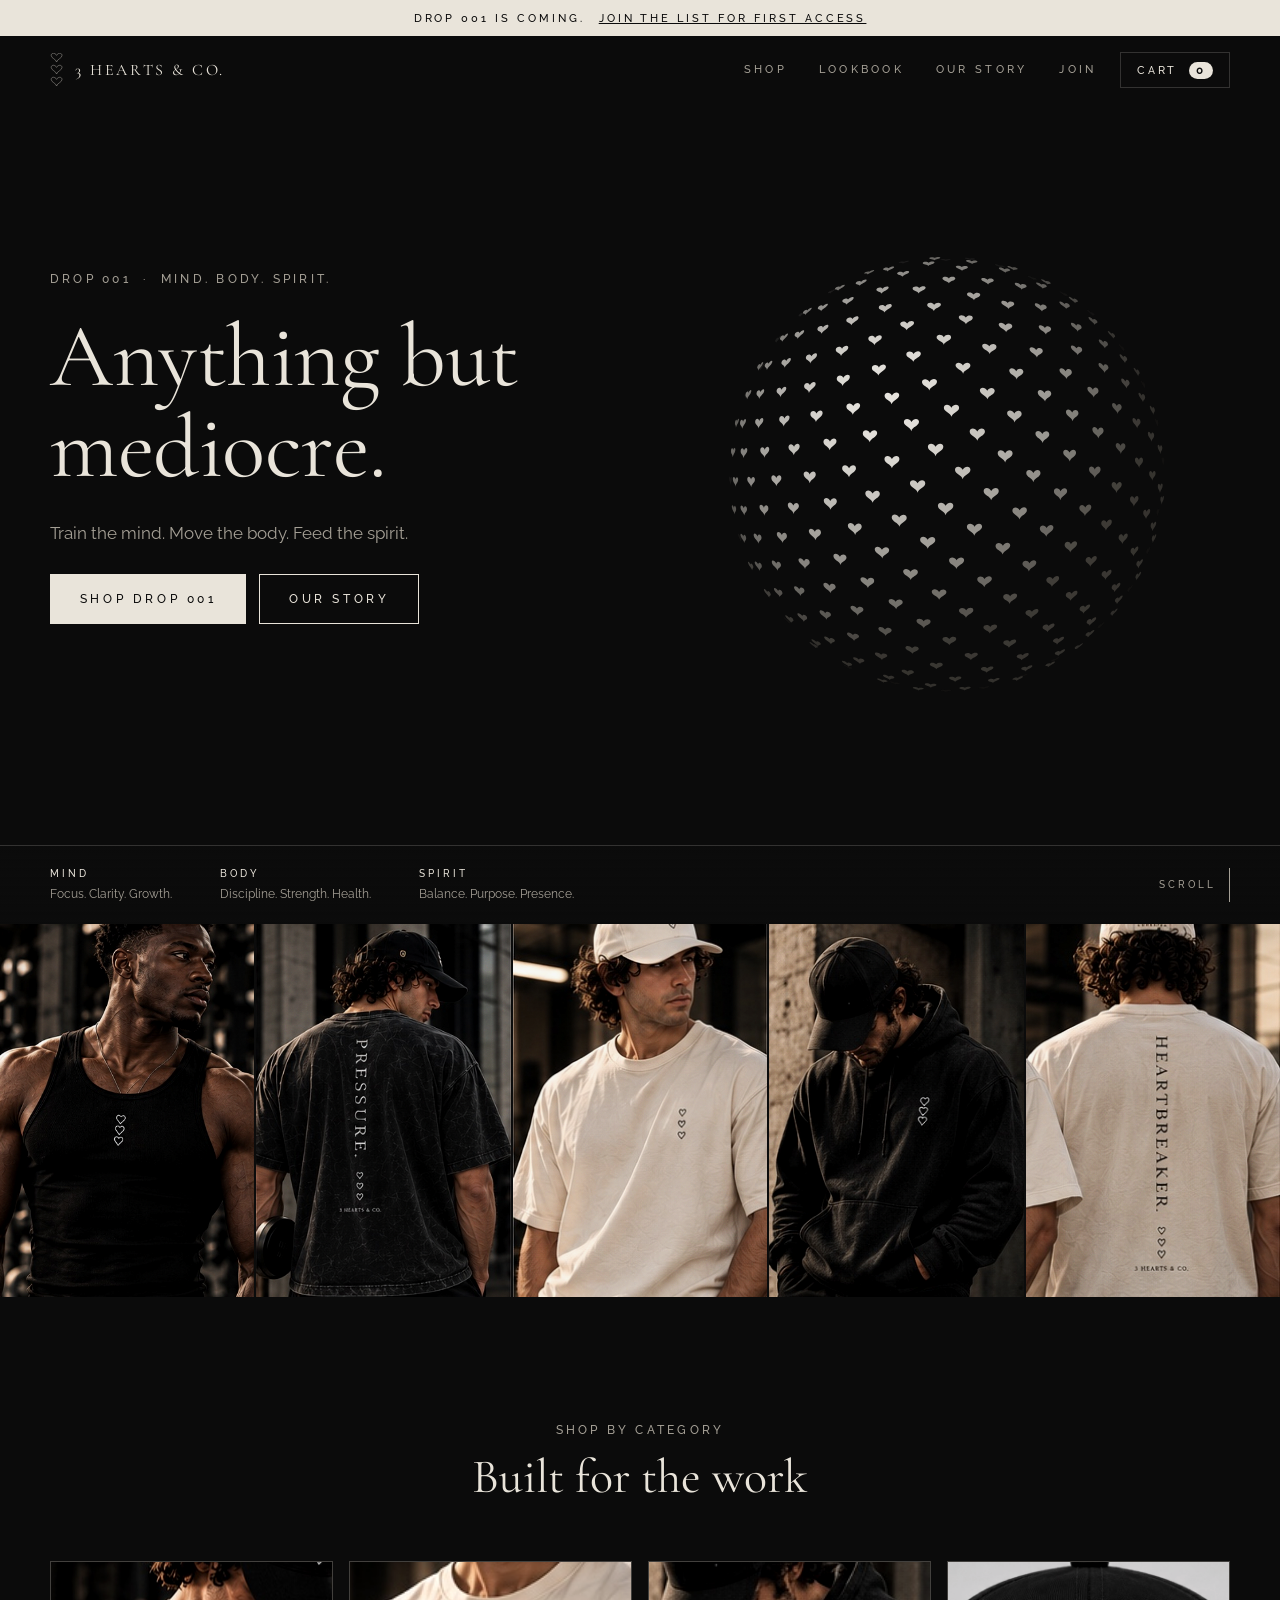
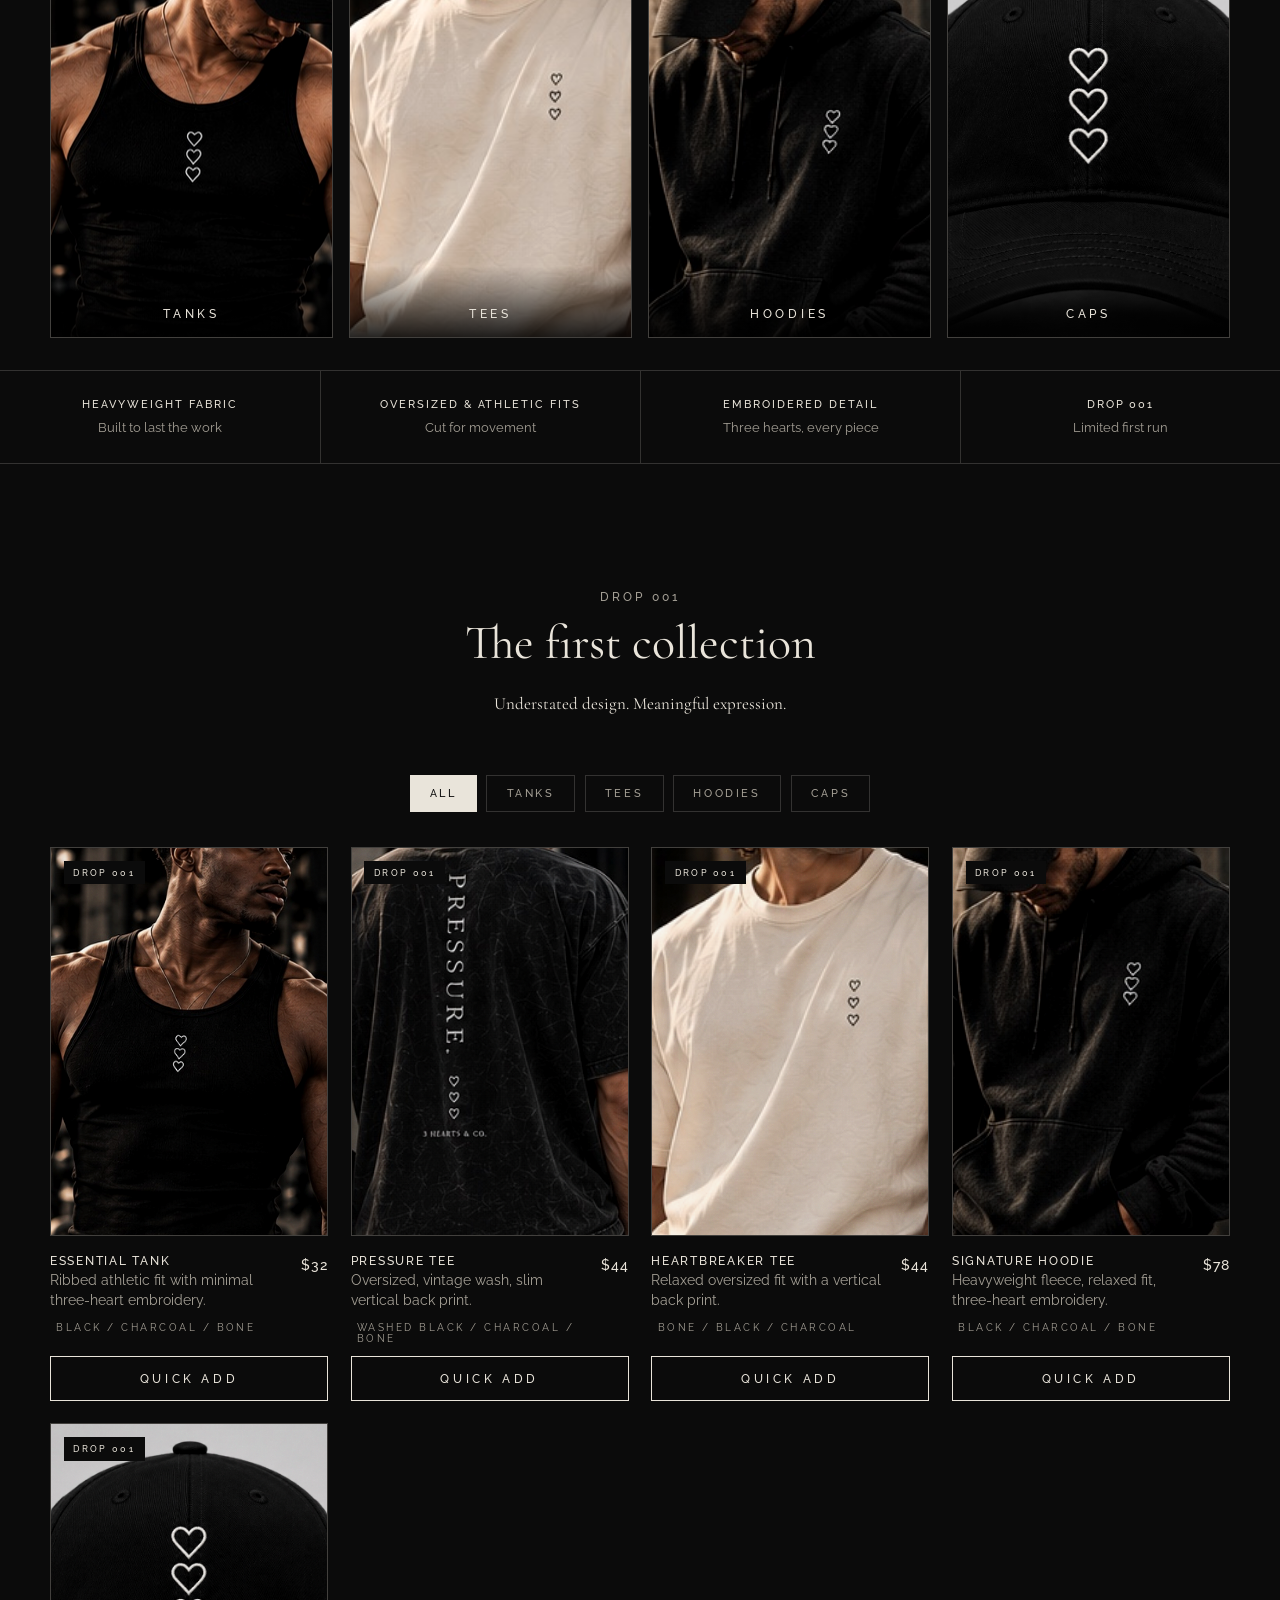
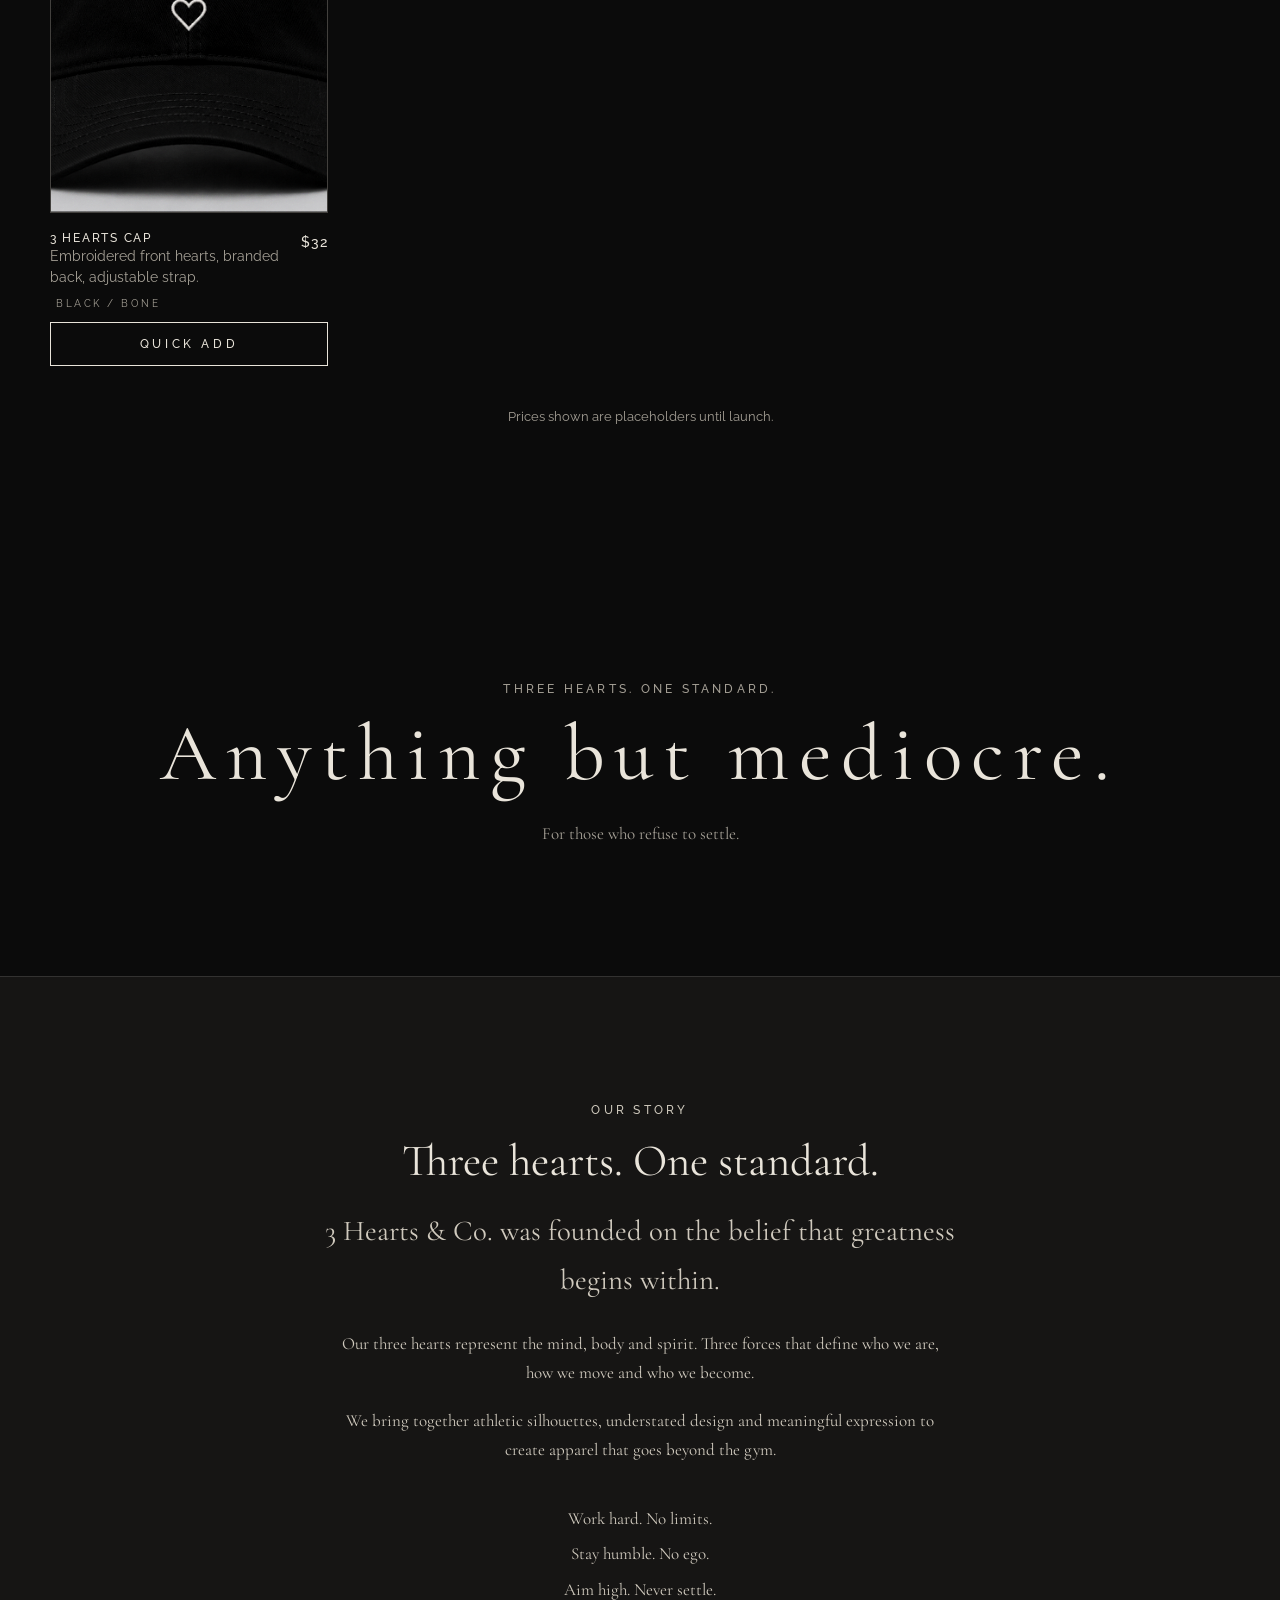
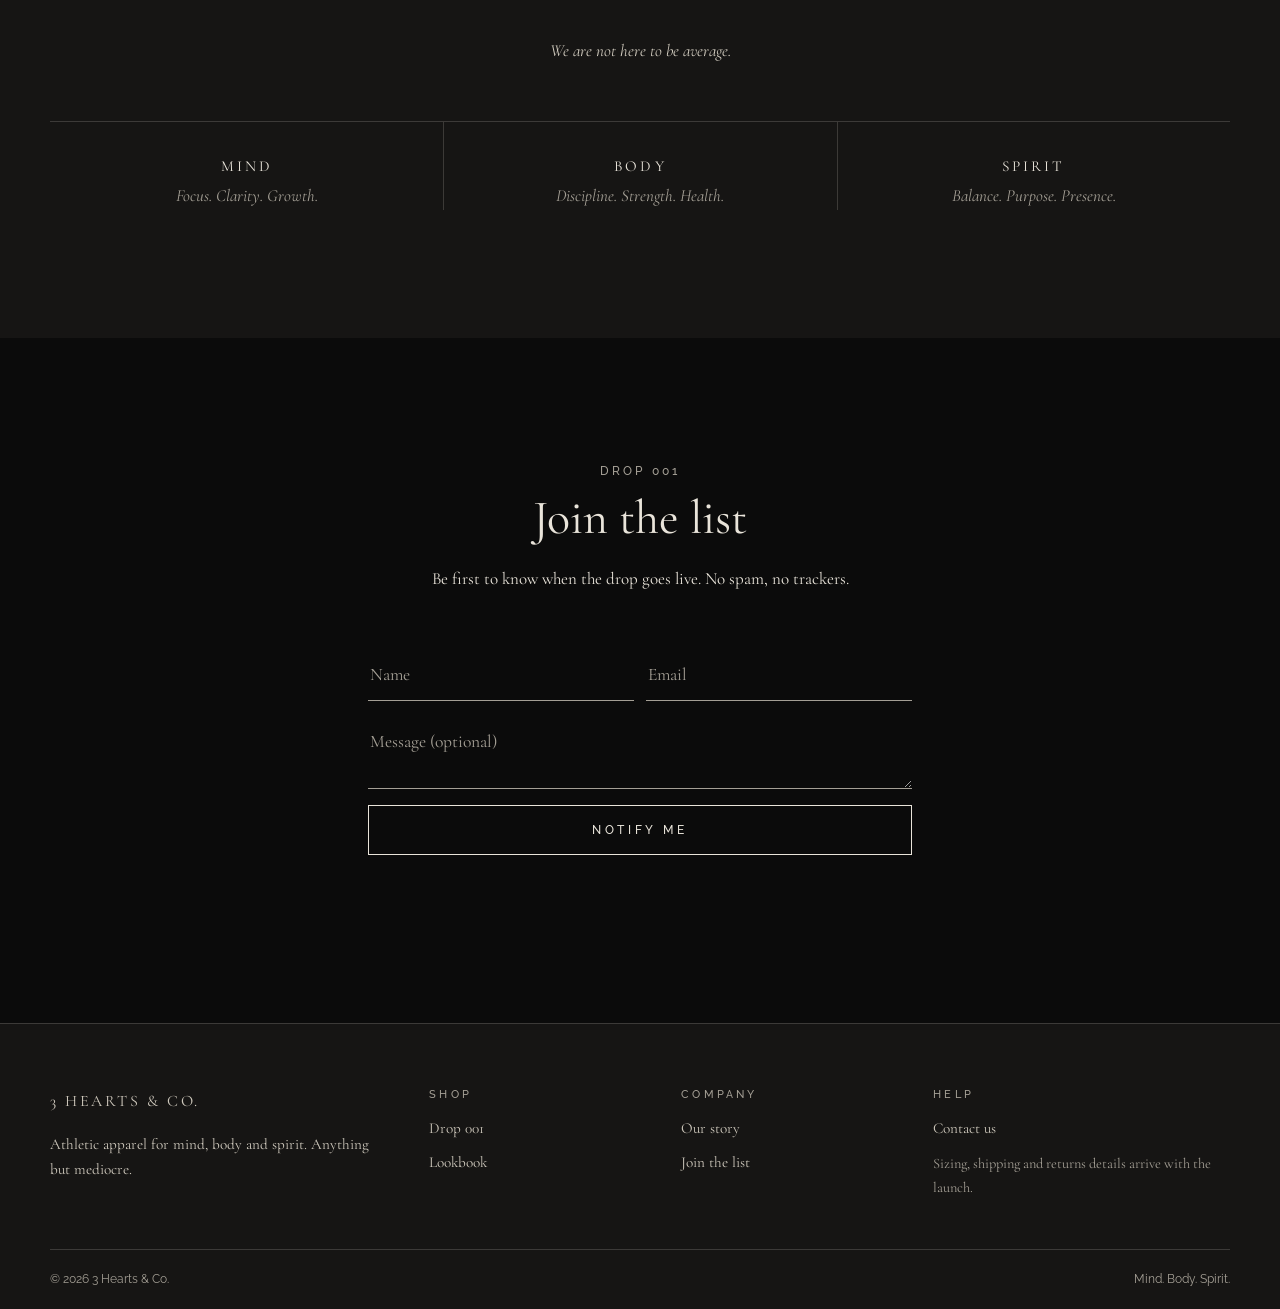
==== index.html @ d43aefed "Launch 3 Hearts & Co. site Co-Authored-By: Claude Sonnet 5.5 <noreply@anthropic.com>" ====
<!doctype html><html lang="en"><head><meta charset="utf-8"><meta name="viewport" content="width=device-width,initial-scale=1">
<title>3 Hearts &amp; Co. — Anything But Mediocre</title>
<meta name="description" content="3 Hearts &amp; Co. — athletic silhouettes, understated design and meaningful expression. Mind. Body. Spirit. Drop 001.">
<meta name="theme-color" content="#0b0b0b"><link rel="icon" href="favicon.svg" type="image/svg+xml">
<link rel="preload" href="fonts/cormorant-400.woff2" as="font" type="font/woff2" crossorigin><link rel="stylesheet" href="styles.css"><link rel="canonical" href="https://sareen23.github.io/3hearts-site/">
<meta property="og:type" content="website"><meta property="og:title" content="3 Hearts &amp; Co. — Anything But Mediocre"><meta property="og:description" content="Athletic silhouettes, understated design, meaningful expression. Mind. Body. Spirit. Drop 001."><meta name="twitter:card" content="summary">
<script type="application/ld+json">{"@context":"https://schema.org","@type":"Organization","name":"3 Hearts & Co.","slogan":"Anything But Mediocre.","description":"Athletic apparel: mind, body, spirit.","foundingDate":"2026"}</script>
</head><body>
<a class="skip" href="#main">Skip to content</a>
<div class="announce">Drop 001 is coming. <a href="#join">Join the list for first access</a></div><header><div class="wrap bar"><a class="logo" href="#top" aria-label="3 Hearts &amp; Co. home"><svg viewBox="0 0 14 34" width="14" height="34" aria-hidden="true" fill="none" stroke="#e9e4da" stroke-width="1.2"><path transform="translate(0,0) scale(.3)" d="M22 30C20 20 4 18 4 8 4-1 17-2 22 8 27-2 40-1 40 8c0 10-16 12-18 22z"/><path transform="translate(0,12) scale(.3)" d="M22 30C20 20 4 18 4 8 4-1 17-2 22 8 27-2 40-1 40 8c0 10-16 12-18 22z"/><path transform="translate(0,24) scale(.3)" d="M22 30C20 20 4 18 4 8 4-1 17-2 22 8 27-2 40-1 40 8c0 10-16 12-18 22z"/></svg>3 Hearts &amp; Co.</a>
<button class="cartbtn" aria-label="Open cart">Cart <b id="cc">0</b></button><button class="menu" aria-expanded="false" aria-controls="nav">Menu</button>
<nav id="nav"><a href="#drop">Shop</a><a href="#look">Lookbook</a><a href="#story">Our story</a><a href="#join">Join</a></nav></div></header>
<main id="main"><section class="hero" id="top"><div class="wrap hero-grid"><div class="hero-copy"><p class="eyebrow">Drop 001 &nbsp;·&nbsp; Mind. Body. Spirit.</p><h1>Anything but<br>mediocre.</h1><p class="sub">Train the mind. Move the body. Feed the spirit.</p><div class="cta"><a class="btn solid" href="#drop">Shop Drop 001</a><a class="btn" href="#story">Our story</a></div></div><div class="hero-art"><canvas id="fx" role="img" aria-label="A rotating globe made of tiny hearts. Drag to spin it."></canvas></div></div><div class="hero-foot"><div class="wrap"><ul><li><b>Mind</b>Focus. Clarity. Growth.</li><li><b>Body</b>Discipline. Strength. Health.</li><li><b>Spirit</b>Balance. Purpose. Presence.</li></ul><a class="scroll" href="#drop" aria-label="Scroll to shop">Scroll</a></div></div></section><div class="film" aria-label="Drop 001 lookbook"><img src="img/tank-black-model.jpg" alt="" loading="lazy"><img src="img/pressure-back.jpg" alt="" loading="lazy"><img src="img/heartbreaker-front.jpg" alt="" loading="lazy"><img src="img/hoodie.jpg" alt="" loading="lazy"><img src="img/heartbreaker-back.jpg" alt="" loading="lazy"></div>

<section class="cats" aria-label="Shop by category"><div class="wrap"><div class="head reveal"><p class="eyebrow">Shop by category</p><h2>Built for the work</h2></div><div class="tiles">
<a href="#drop" data-cat="Tanks" class="tile"><img src="img/tank-front.jpg" alt="" loading="lazy" style="object-position:50% 80%"><span>Tanks</span></a>
<a href="#drop" data-cat="Tees" class="tile"><img src="img/heartbreaker-front.jpg" alt="" loading="lazy" style="object-position:50% 85%"><span>Tees</span></a>
<a href="#drop" data-cat="Hoodies" class="tile"><img src="img/hoodie.jpg" alt="" loading="lazy" style="object-position:50% 85%"><span>Hoodies</span></a>
<a href="#drop" data-cat="Caps" class="tile"><img src="img/cap-black-front.jpg" alt="" loading="lazy" style="transform:scale(1.15)"><span>Caps</span></a></div></div></section>
<ul class="trust"><li><b>Heavyweight fabric</b>Built to last the work</li><li><b>Oversized &amp; athletic fits</b>Cut for movement</li><li><b>Embroidered detail</b>Three hearts, every piece</li><li><b>Drop 001</b>Limited first run</li></ul><section id="drop"><div class="wrap"><div class="head reveal"><p class="eyebrow">Drop 001</p><h2>The first collection</h2><p>Understated design. Meaningful expression.</p></div>
<div class="filters" role="group" aria-label="Filter products"></div><div class="grid" id="grid"></div><p class="note">Prices shown are placeholders until launch.</p></div></section>
<section class="statement" id="look"><div class="wrap reveal"><p class="eyebrow">Three hearts. One standard.</p><h2>Anything but mediocre.</h2><p style="color:var(--mute)">For those who refuse to settle.</p></div></section>
<section class="story" id="story"><div class="wrap"><div class="reveal"><p class="eyebrow">Our story</p><h2>Three hearts. One standard.</h2>
<p class="lead">3 Hearts &amp; Co. was founded on the belief that greatness begins within.</p>
<p>Our three hearts represent the mind, body and spirit. Three forces that define who we are, how we move and who we become.</p>
<p>We bring together athletic silhouettes, understated design and meaningful expression to create apparel that goes beyond the gym.</p>
<div class="credo"><span>Work hard. No limits.</span><span>Stay humble. No ego.</span><span>Aim high. Never settle.</span></div>
<p style="margin-top:2rem"><em>We are not here to be average.</em></p></div>
<div class="pillars reveal"><div><h3>Mind</h3><em>Focus. Clarity. Growth.</em></div><div><h3>Body</h3><em>Discipline. Strength. Health.</em></div><div><h3>Spirit</h3><em>Balance. Purpose. Presence.</em></div></div></div></section>
<section id="join"><div class="wrap"><div class="head reveal"><p class="eyebrow">Drop 001</p><h2>Join the list</h2><p>Be first to know when the drop goes live. No spam, no trackers.</p></div>
<form id="signup" class="reveal"><input type="hidden" name="access_key" value="YOUR_WEB3FORMS_KEY"><input type="hidden" name="subject" value="3 Hearts &amp; Co. — new signup"><input class="hp" type="checkbox" name="botcheck" tabindex="-1" aria-hidden="true">
<div class="row"><input name="name" placeholder="Name" aria-label="Name" autocomplete="name"><input name="email" type="email" required placeholder="Email" aria-label="Email" autocomplete="email"></div>
<textarea name="message" rows="2" placeholder="Message (optional)" aria-label="Message"></textarea>
<button class="btn" style="justify-content:center">Notify me</button><p class="msg" role="status"></p></form></div></section></main>
<footer class="ft"><div class="wrap fg"><div><p class="logo" style="margin-bottom:1rem">3 Hearts &amp; Co.</p><p>Athletic apparel for mind, body and spirit. Anything but mediocre.</p></div><div><h4>Shop</h4><a href="#drop">Drop 001</a><a href="#look">Lookbook</a></div><div><h4>Company</h4><a href="#story">Our story</a><a href="#join">Join the list</a></div><div><h4>Help</h4><a href="#join">Contact us</a><p style="color:var(--mute);font-size:.9rem;margin-top:.6rem">Sizing, shipping and returns details arrive with the launch.</p></div></div><div class="wrap fb"><span>© 2026 3 Hearts &amp; Co.</span><span>Mind. Body. Spirit.</span></div></footer><div class="scrim" hidden></div><aside id="cart" class="drawer" aria-label="Cart" hidden><div class="dh"><h3>Your cart</h3><button class="x" aria-label="Close cart">×</button></div><div class="items"></div><form class="co" id="order"><input type="hidden" name="access_key" value="YOUR_WEB3FORMS_KEY"><input type="hidden" name="subject" value="3 Hearts &amp; Co. — new order request"><input type="hidden" name="order"><input name="name" required placeholder="Full name" aria-label="Full name"><input name="email" type="email" required placeholder="Email" aria-label="Email"><input name="phone" placeholder="Phone (optional)" aria-label="Phone"><div class="tot"><span>Subtotal</span><b id="sub">$0</b></div><button class="btn sm">Request order</button><p class="msg" role="status"></p><small>No payment is taken online. We confirm availability, shipping and payment with you by email.</small></form></aside><div id="modal" class="modal" hidden role="dialog" aria-modal="true" aria-label="Product"></div>
<noscript><style>.reveal{opacity:1;transform:none}</style></noscript><script src="hearts.js"></script><script src="products.js"></script><script src="script.js"></script></body></html>
---- styles.css ----
@font-face{font-family:Cormorant;src:url(fonts/cormorant-400.woff2) format("woff2");font-weight:400;font-display:swap}
@font-face{font-family:Cormorant;src:url(fonts/cormorant-500.woff2) format("woff2");font-weight:500;font-display:swap}
@font-face{font-family:Cormorant;src:url(fonts/cormorant-400i.woff2) format("woff2");font-weight:400;font-style:italic;font-display:swap}
@font-face{font-family:Raleway;src:url(fonts/raleway-400.woff2) format("woff2");font-weight:400;font-display:swap}
@font-face{font-family:Raleway;src:url(fonts/raleway-500.woff2) format("woff2");font-weight:500;font-display:swap}
:root{--ink:#0b0b0b;--coal:#161514;--bone:#e9e4da;--mute:#a49f95;--line:rgba(233,228,218,.18);--serif:Cormorant,Georgia,serif;--sans:Raleway,system-ui,sans-serif}
*{box-sizing:border-box;margin:0}
html{scroll-behavior:smooth}
body{background:var(--ink);color:var(--bone);font:400 1.0625rem/1.7 var(--serif);-webkit-font-smoothing:antialiased}
a{color:inherit}
.wrap{width:min(1180px,100% - 40px);margin-inline:auto}
.eyebrow{font:500 .72rem/1 var(--sans);letter-spacing:.38em;text-transform:uppercase;color:var(--mute)}
h1,h2,h3{font-weight:400;letter-spacing:.14em;text-transform:uppercase;line-height:1.15}
h2{font-size:clamp(1.6rem,4vw,2.5rem);margin:.8rem 0 1.2rem}
.btn{display:inline-flex;gap:.8rem;align-items:center;font:500 .75rem/1 var(--sans);letter-spacing:.3em;text-transform:uppercase;text-decoration:none;border:1px solid var(--bone);padding:1.15rem 1.8rem;background:none;color:var(--bone);cursor:pointer;transition:.25s}
.btn:hover,.btn:focus-visible{background:var(--bone);color:var(--ink)}
:focus-visible{outline:2px solid var(--bone);outline-offset:3px}
.skip{position:absolute;left:-999px}.skip:focus{left:10px;top:10px;background:var(--bone);color:var(--ink);padding:.5rem 1rem;z-index:99}
/* header */
header{position:fixed;inset:0 0 auto;z-index:10;transition:background .3s}
header.solid{background:rgba(11,11,11,.92);backdrop-filter:blur(8px);border-bottom:1px solid var(--line)}
.bar{display:flex;justify-content:space-between;align-items:center;height:68px}
.logo{text-decoration:none;font-size:1.15rem;letter-spacing:.22em;text-transform:uppercase;display:flex;gap:.7rem;align-items:center}
.logo svg{width:14px;height:34px}
nav{display:flex;gap:2rem}
nav a{font:500 .68rem/1 var(--sans);letter-spacing:.3em;text-transform:uppercase;text-decoration:none;color:var(--mute)}
nav a:hover{color:var(--bone)}
.menu{display:none;background:none;border:0;color:var(--bone);font:500 .68rem var(--sans);letter-spacing:.3em;text-transform:uppercase;padding:1rem 0}
@media(max-width:760px){.menu{display:block}nav{display:none;position:absolute;top:68px;left:0;right:0;background:var(--ink);flex-direction:column;padding:1.5rem 20px 2rem;gap:1.4rem;border-bottom:1px solid var(--line)}nav.open{display:flex}}
/* hero */
.hero{min-height:100svh;display:grid;place-items:center;text-align:center;position:relative;overflow:hidden;padding:110px 0 70px;background:radial-gradient(ellipse at 50% 35%,#242220 0,var(--ink) 70%)}
.hero::before{content:"";position:absolute;inset:0;background:url("data:image/svg+xml,%3Csvg xmlns='http://www.w3.org/2000/svg' width='200' height='200'%3E%3Cfilter id='n'%3E%3CfeTurbulence baseFrequency='.9' numOctaves='2'/%3E%3C/filter%3E%3Crect width='200' height='200' filter='url(%23n)' opacity='.5'/%3E%3C/svg%3E");opacity:.06;mix-blend-mode:overlay;pointer-events:none}
.hearts{width:44px;margin:0 auto 1.6rem;display:block}
.hearts path{fill:none;stroke:var(--bone);stroke-width:1.6;stroke-dasharray:140;stroke-dashoffset:140;animation:draw 1.6s ease forwards}
.hearts path:nth-child(2){animation-delay:.35s}.hearts path:nth-child(3){animation-delay:.7s}
@keyframes draw{to{stroke-dashoffset:0}}
.hero h1{font-size:clamp(2.2rem,8vw,5.6rem);letter-spacing:.2em;margin-bottom:1rem;font-weight:400}
.hero .tag{margin-bottom:2.4rem}
.hero .sub{max-width:34rem;margin:0 auto 2.6rem;color:#cfc9bd;font-style:italic;font-size:1.25rem}
/* marquee */
.strip{border-block:1px solid var(--line);padding:1.1rem 0;overflow:hidden;white-space:nowrap}
.strip div{display:inline-block;animation:slide 28s linear infinite;font:500 .72rem var(--sans);letter-spacing:.4em;text-transform:uppercase;color:var(--mute)}
.strip span{margin-inline:2rem}
@keyframes slide{to{transform:translateX(-50%)}}
section{padding:clamp(4.5rem,10vw,8rem) 0}
.head{text-align:center;max-width:40rem;margin:0 auto 3.5rem}
/* products */
.grid{display:grid;grid-template-columns:repeat(auto-fill,minmax(250px,1fr));gap:1.4rem}
.card{background:var(--coal);border:1px solid var(--line);padding:1.2rem;transition:.3s}
.card:hover{border-color:var(--bone);transform:translateY(-4px)}
.card .art{aspect-ratio:4/5;display:grid;place-items:center;background:#1d1c1a;margin-bottom:1.1rem}
.card .art svg{width:72%;height:auto}
.card h3{font-size:1rem;letter-spacing:.2em}
.card p{color:var(--mute);font-size:.98rem}
.sw{display:flex;gap:.45rem;margin-top:.7rem;align-items:center}
.sw i{width:14px;height:14px;border-radius:50%;border:1px solid var(--mute)}
.sw small{font:400 .62rem var(--sans);letter-spacing:.25em;text-transform:uppercase;color:var(--mute);margin-left:.4rem}
.note{text-align:center;color:var(--mute);font-style:italic;margin-top:2.5rem}
/* story */
.story{background:var(--coal);text-align:center}
.story .lead{font-size:clamp(1.3rem,3vw,1.8rem);max-width:44rem;margin:0 auto 1.6rem}
.story p{max-width:38rem;margin:0 auto 1.2rem;color:#cfc9bd}
.pillars{display:grid;grid-template-columns:repeat(3,1fr);margin-top:3.5rem;border-top:1px solid var(--line)}
.pillars div{padding:2.2rem 1rem 0}
.pillars div+div{border-left:1px solid var(--line)}
.pillars h3{font-size:1.1rem;margin-bottom:.4rem}
.pillars em{color:var(--mute)}
@media(max-width:640px){.pillars{grid-template-columns:1fr}.pillars div+div{border-left:0;border-top:1px solid var(--line);margin-top:2rem}}
.credo{display:grid;gap:.4rem;margin-top:2.5rem;color:#cfc9bd}
/* statement */
.statement{text-align:center;border-bottom:1px solid var(--line)}
.statement h2{font-size:clamp(2rem,7vw,4.5rem);letter-spacing:.12em}
/* signup */
form{max-width:34rem;margin:0 auto;display:grid;gap:1rem}
.row{display:flex;gap:.8rem}
@media(max-width:560px){.row{flex-direction:column}}
input,textarea{width:100%;background:transparent;border:0;border-bottom:1px solid var(--mute);color:var(--bone);font:400 1.1rem var(--serif);padding:.9rem .1rem;border-radius:0}
input::placeholder,textarea::placeholder{color:var(--mute)}
input:focus,textarea:focus{outline:0;border-color:var(--bone)}
.hp{position:absolute;left:-999px}
.msg{min-height:1.5rem;text-align:center;color:var(--mute);font-style:italic}
footer{border-top:1px solid var(--line);padding:2.5rem 0;text-align:center;color:var(--mute);font-size:.95rem}
footer .eyebrow{display:block;margin-bottom:.8rem}
.reveal{opacity:0;transform:translateY(24px);transition:opacity .9s,transform .9s}
.reveal.in{opacity:1;transform:none}
@media(prefers-reduced-motion:reduce){*{animation:none!important;transition:none!important}.reveal{opacity:1;transform:none}.hearts path{stroke-dashoffset:0}}
#fx{position:absolute;inset:0;width:100%;height:100%}
.hero-in{position:relative}
.card .art{position:relative;overflow:hidden}
.card .art::after{content:"";position:absolute;inset:0;background:linear-gradient(115deg,transparent 40%,rgba(233,228,218,.07) 50%,transparent 60%);transform:translateX(-100%);transition:transform .9s}
.card:hover .art::after{transform:translateX(100%)}
.progress{position:fixed;top:0;left:0;height:2px;background:var(--bone);width:0;z-index:20}
::selection{background:var(--bone);color:var(--ink)}
.e404{min-height:100svh;display:grid;place-items:center;text-align:center}
.announce{background:var(--bone);color:var(--ink);text-align:center;font:500 .66rem/1 var(--sans);letter-spacing:.28em;text-transform:uppercase;padding:.8rem 12px;position:relative;z-index:11}
.announce a{margin-left:.5rem}
header{top:auto;position:sticky}
.hero{padding-top:70px}
.film{display:grid;grid-template-columns:repeat(5,1fr);gap:2px;background:var(--ink)}
.film img{width:100%;aspect-ratio:3/4.4;object-fit:cover;filter:grayscale(.15) contrast(1.05);transition:.5s}
.film img:hover{filter:none}
@media(max-width:700px){.film{grid-template-columns:repeat(5,42vw);overflow-x:auto;scroll-snap-type:x mandatory}.film img{scroll-snap-align:start}}
.card{padding:0;background:transparent;border:0}
.card:hover{transform:none;border:0}
.card .art{aspect-ratio:3/4.2;margin:0;background:#1d1c1a}
.card .art img{position:absolute;inset:0;width:100%;height:100%;object-fit:cover;transition:opacity .5s,transform .8s}
.card .art img.alt{opacity:0}
.card:hover .art img.alt{opacity:1}
.card:hover .art img:first-child{transform:scale(1.03)}
.card .art svg{width:70%}
.badge{position:absolute;top:.8rem;left:.8rem;z-index:2;font:500 .58rem/1 var(--sans);letter-spacing:.25em;text-transform:uppercase;background:var(--ink);padding:.45rem .6rem}
.meta{display:flex;justify-content:space-between;gap:1rem;padding:1rem 0 1rem}
.price{font:500 .7rem var(--sans);letter-spacing:.2em;text-transform:uppercase;color:var(--mute);white-space:nowrap;padding-top:.3rem}
.btn.sm{width:100%;justify-content:center;padding:.95rem}
.card{display:flex;flex-direction:column}.card .btn.sm{margin-top:auto}
.grid{grid-template-columns:repeat(auto-fill,minmax(230px,1fr))}
.filters{display:flex;gap:.6rem;justify-content:center;flex-wrap:wrap;margin-bottom:2.2rem}
.chip{font:500 .66rem var(--sans);letter-spacing:.25em;text-transform:uppercase;background:none;color:var(--mute);border:1px solid var(--line);padding:.7rem 1.2rem;cursor:pointer}
.chip[aria-pressed=true]{color:var(--ink);background:var(--bone);border-color:var(--bone)}
.price{color:var(--bone);font:500 .85rem var(--sans);letter-spacing:.08em}
.card .art{cursor:pointer}
.cartbtn{margin-left:auto;margin-right:1rem;background:none;border:1px solid var(--line);color:var(--bone);font:500 .66rem var(--sans);letter-spacing:.25em;text-transform:uppercase;padding:.7rem 1rem;cursor:pointer}
.cartbtn b{margin-left:.4rem;background:var(--bone);color:var(--ink);padding:.15rem .45rem;border-radius:9px}
.bar{gap:0}
.scrim{position:fixed;inset:0;background:rgba(0,0,0,.65);z-index:40}
.drawer{position:fixed;top:0;right:0;bottom:0;width:min(420px,100%);background:var(--coal);z-index:41;display:flex;flex-direction:column;border-left:1px solid var(--line);padding:1.2rem}
.drawer[hidden],.scrim[hidden],.modal[hidden]{display:none}
.dh{display:flex;justify-content:space-between;align-items:center;margin-bottom:1rem}
.x{background:none;border:0;color:var(--bone);font-size:2rem;cursor:pointer;line-height:1}
.items{flex:1;overflow:auto}
.it{display:grid;grid-template-columns:64px 1fr auto;gap:.9rem;padding:.9rem 0;border-bottom:1px solid var(--line);align-items:center}
.it img,.it .ph{width:64px;height:84px;object-fit:cover;background:#1d1c1a}
.it small{color:var(--mute);display:block}
.it button{background:none;border:0;color:var(--mute);cursor:pointer;text-decoration:underline;font:inherit}
.co{display:grid;gap:.4rem;padding-top:1rem}
.co input{padding:.6rem 0;font-size:1rem}
.co small{color:var(--mute);font-size:.85rem}
.tot{display:flex;justify-content:space-between;padding:.8rem 0;font-family:var(--sans);font-size:.8rem;letter-spacing:.15em;text-transform:uppercase}
.modal{position:fixed;inset:0;z-index:42;display:grid;place-items:center;background:rgba(0,0,0,.8);padding:16px;overflow:auto}
.pm{background:var(--coal);border:1px solid var(--line);display:grid;grid-template-columns:1fr 1fr;max-width:860px;width:100%;position:relative}
.pm .pimg{background:#1d1c1a;display:grid;place-items:center;min-height:320px}.pm .pimg img{width:100%;height:100%;object-fit:cover}.pm .pimg svg{width:70%}
.pm .pinfo{padding:2rem;display:flex;flex-direction:column;gap:1rem}
.pm .x{position:absolute;top:.6rem;right:.9rem;z-index:2}
.opt{display:flex;gap:.5rem;flex-wrap:wrap}
.opt button{font:500 .68rem var(--sans);letter-spacing:.15em;background:none;color:var(--bone);border:1px solid var(--line);padding:.7rem .9rem;cursor:pointer;min-width:44px}
.opt button[aria-pressed=true]{background:var(--bone);color:var(--ink)}
.lbl{font:500 .62rem var(--sans);letter-spacing:.3em;text-transform:uppercase;color:var(--mute)}
@media(max-width:700px){.pm{grid-template-columns:1fr}.pm .pimg{min-height:0;aspect-ratio:3/3.6}}
/* less "AI" look: face-free crops, grain, muted grade */
.art img.ph1,.pimg img.ph1{transform:scale(var(--z));transform-origin:var(--o)}
.card:hover .art img.ph1{transform:scale(calc(var(--z) + .04))}
.art img,.film img,.pimg img{filter:saturate(.8) contrast(1.06) brightness(.97)}
.art::before,.film::after,.pimg::before{content:"";position:absolute;inset:0;z-index:1;pointer-events:none;opacity:.14;mix-blend-mode:overlay;background:url("data:image/svg+xml,%3Csvg xmlns='http://www.w3.org/2000/svg' width='240' height='240'%3E%3Cfilter id='n'%3E%3CfeTurbulence baseFrequency='.8' numOctaves='3' stitchTiles='stitch'/%3E%3C/filter%3E%3Crect width='240' height='240' filter='url(%23n)'/%3E%3C/svg%3E")}
.pimg{position:relative;overflow:hidden}
.film{position:relative}
/* pro shop pass */
.hero{min-height:78svh}
.hero h1{font-size:clamp(2rem,6.5vw,4.4rem)}
.card h3{font:500 .78rem/1.4 var(--sans);letter-spacing:.14em}
.card p{font:400 .85rem/1.5 var(--sans);color:var(--mute)}
.card .meta{padding:1rem 0 .8rem}
.price{font:500 .85rem var(--sans)}
.card .art{border:1px solid var(--line)}
.tiles{display:grid;grid-template-columns:repeat(4,1fr);gap:1rem}
.tile{position:relative;aspect-ratio:3/4;overflow:hidden;display:block;background:#1d1c1a;border:1px solid var(--line)}
.tile img{width:100%;height:100%;object-fit:cover;transform:scale(1.4);filter:saturate(.8) contrast(1.05);transition:transform .8s}
.tile:hover img{transform:scale(1.48)}
.tile span:last-child,.tile>span:only-child{position:absolute;left:0;right:0;bottom:0;padding:2.5rem 1rem 1rem;background:linear-gradient(transparent,rgba(0,0,0,.85));font:500 .78rem var(--sans);letter-spacing:.3em;text-transform:uppercase;text-align:center}
.tile .capart{position:absolute;inset:0;display:grid;place-items:center}.tile .capart svg{width:65%}
@media(max-width:760px){.tiles{grid-template-columns:repeat(2,1fr)}}
.cats{padding-bottom:2rem}
.trust{list-style:none;padding:0;margin:0;display:grid;grid-template-columns:repeat(4,1fr);border-block:1px solid var(--line);text-align:center}
.trust li{padding:1.6rem 1rem;font:400 .8rem/1.5 var(--sans);color:var(--mute)}
.trust li+li{border-left:1px solid var(--line)}
.trust b{display:block;color:var(--bone);font-weight:500;letter-spacing:.18em;text-transform:uppercase;font-size:.68rem;margin-bottom:.3rem}
@media(max-width:760px){.trust{grid-template-columns:1fr 1fr}.trust li:nth-child(3){border-left:0}.trust li:nth-child(n+3){border-top:1px solid var(--line)}}
.ft{background:var(--coal);text-align:left;padding:4rem 0 0;color:#cfc9bd}
.fg{display:grid;grid-template-columns:1.6fr 1fr 1fr 1.4fr;gap:2.5rem;padding-bottom:3rem}
.ft h4{font:500 .66rem var(--sans);letter-spacing:.3em;text-transform:uppercase;color:var(--mute);margin-bottom:1rem}
.ft a{display:block;text-decoration:none;margin-bottom:.5rem}.ft a:hover{text-decoration:underline}
.fb{display:flex;justify-content:space-between;gap:1rem;flex-wrap:wrap;border-top:1px solid var(--line);padding-block:1.4rem;font:400 .75rem var(--sans);color:var(--mute)}
@media(max-width:760px){.fg{grid-template-columns:1fr 1fr}.fg>div:first-child{grid-column:1/-1}}
/* mature editorial pass */
.hero{display:block;min-height:0;text-align:left;padding:60px 0 0;background:var(--ink)}
.hero::before{display:none}
.hero-grid{display:grid;grid-template-columns:1.05fr 1fr;gap:3rem;align-items:stretch;min-height:min(78svh,720px)}
.hero-copy{display:flex;flex-direction:column;justify-content:center;gap:1.6rem;padding-block:2rem}
.hero h1{font-size:clamp(2.8rem,7vw,5.6rem);letter-spacing:-.005em;text-transform:none;line-height:1.02;font-weight:400;margin:0}
.hero .sub{font-style:normal;font:400 1.05rem/1.7 var(--sans);color:var(--mute);max-width:30rem;margin:0}
.cta{display:flex;gap:.8rem;flex-wrap:wrap}
.btn.solid{background:var(--bone);color:var(--ink)}.btn.solid:hover{background:transparent;color:var(--bone)}
.hero-img{display:grid;grid-template-columns:1fr 1fr;gap:2px}
.hero-img img{width:100%;height:100%;object-fit:cover;filter:saturate(.8) contrast(1.06)}
@media(max-width:800px){.hero-grid{grid-template-columns:1fr;gap:1.5rem;min-height:0}.hero-img{aspect-ratio:4/3}}
h2{text-transform:none;letter-spacing:0;font-size:clamp(1.9rem,4.5vw,3rem);font-weight:400}
.statement h2{font-size:clamp(2.4rem,7vw,5rem)}
.eyebrow{letter-spacing:.28em}
.story h2{font-size:clamp(1.9rem,4vw,2.8rem)}
.story .lead{font-style:normal}
.note,.msg{font-style:normal;font-family:var(--sans);font-size:.8rem}
.logo{letter-spacing:.16em;font-size:1rem}
.pillars h3{letter-spacing:.2em;font-size:.95rem}
nav{margin-left:auto}.cartbtn{order:3;margin:0 0 0 1.5rem}.menu{order:4;margin-left:.5rem}
@media(max-width:760px){.cartbtn{margin-left:auto}nav{margin-left:0}}
.hero{position:relative;overflow:hidden}
#fx{position:absolute;inset:0;width:100%;height:100%;z-index:0}
.hero-grid{position:relative;z-index:1}
.hero-art{position:relative;min-height:420px;touch-action:pan-y}
#fx{position:absolute;inset:0;width:100%;height:100%;cursor:crosshair}
@media(max-width:800px){.hero-art{min-height:340px}}
.capimg{object-fit:contain!important;padding:20%;background:#d9d5cc;transform:none!important;filter:none!important}
.tile .capimg{transform:none!important}

#fx{cursor:grab!important;touch-action:pan-y}
/* hero composition: globe bleeds off the right, copy on the left */
.hero{min-height:min(92svh,820px);padding:0;display:flex;flex-direction:column}
.hero-grid{display:block;flex:1;min-height:0;position:relative;z-index:2}
.hero-copy{position:relative;z-index:3;max-width:560px;min-height:calc(min(92svh,820px) - 130px);justify-content:center;padding-block:3rem}
.hero-art{position:absolute;top:0;bottom:0;right:-10%;width:68%;min-height:0;z-index:1}
.hero-foot{position:relative;z-index:3;border-top:1px solid var(--line);background:linear-gradient(transparent,rgba(11,11,11,.8))}
.hero-foot .wrap{display:flex;justify-content:space-between;align-items:center;gap:2rem}
.hero-foot ul{list-style:none;padding:0;display:grid;grid-template-columns:repeat(3,auto);gap:3rem;margin:0}
.hero-foot li{padding:1.3rem 0;font:400 .78rem/1.5 var(--sans);color:var(--mute)}
.hero-foot b{display:block;color:var(--bone);font-weight:500;font-size:.62rem;letter-spacing:.3em;text-transform:uppercase;margin-bottom:.2rem}
.scroll{font:500 .62rem var(--sans);letter-spacing:.3em;text-transform:uppercase;text-decoration:none;color:var(--mute);display:flex;align-items:center;gap:.8rem}
.scroll::after{content:"";width:1px;height:34px;background:var(--mute);animation:sc 2s ease-in-out infinite;transform-origin:top}
@keyframes sc{0%{transform:scaleY(0)}50%{transform:scaleY(1)}100%{transform:scaleY(1);opacity:0}}
@media(max-width:900px){
 .hero{min-height:0}
 .hero-grid{display:flex;flex-direction:column}
 .hero-art{position:relative;right:auto;width:100%;height:340px;order:-1}
 .hero-copy{min-height:0;padding-block:1.5rem 2.5rem;max-width:none}
 .hero-foot ul{grid-template-columns:1fr;gap:0;width:100%}.hero-foot li{padding:.7rem 0;border-bottom:1px solid var(--line)}.hero-foot .scroll{display:none}
}
.hero{align-items:stretch;justify-items:stretch}
.hero-foot{width:100%}
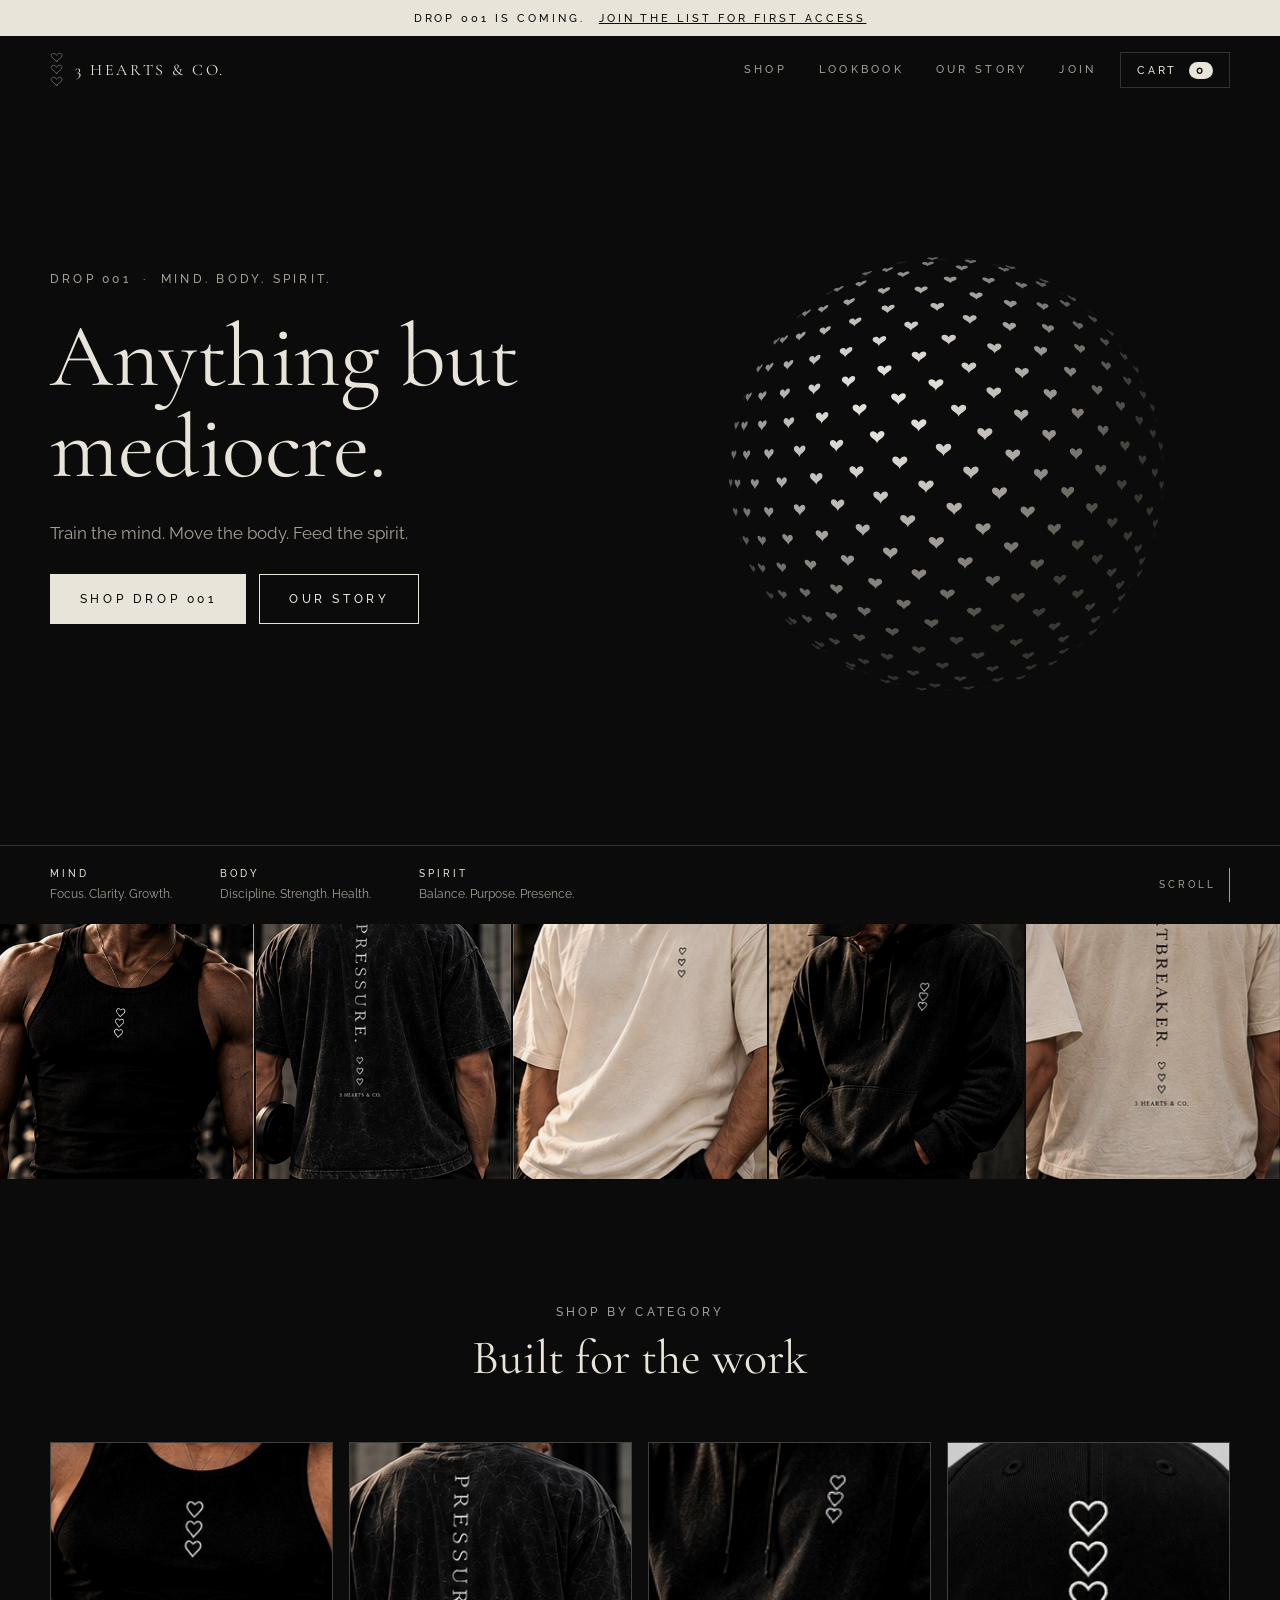
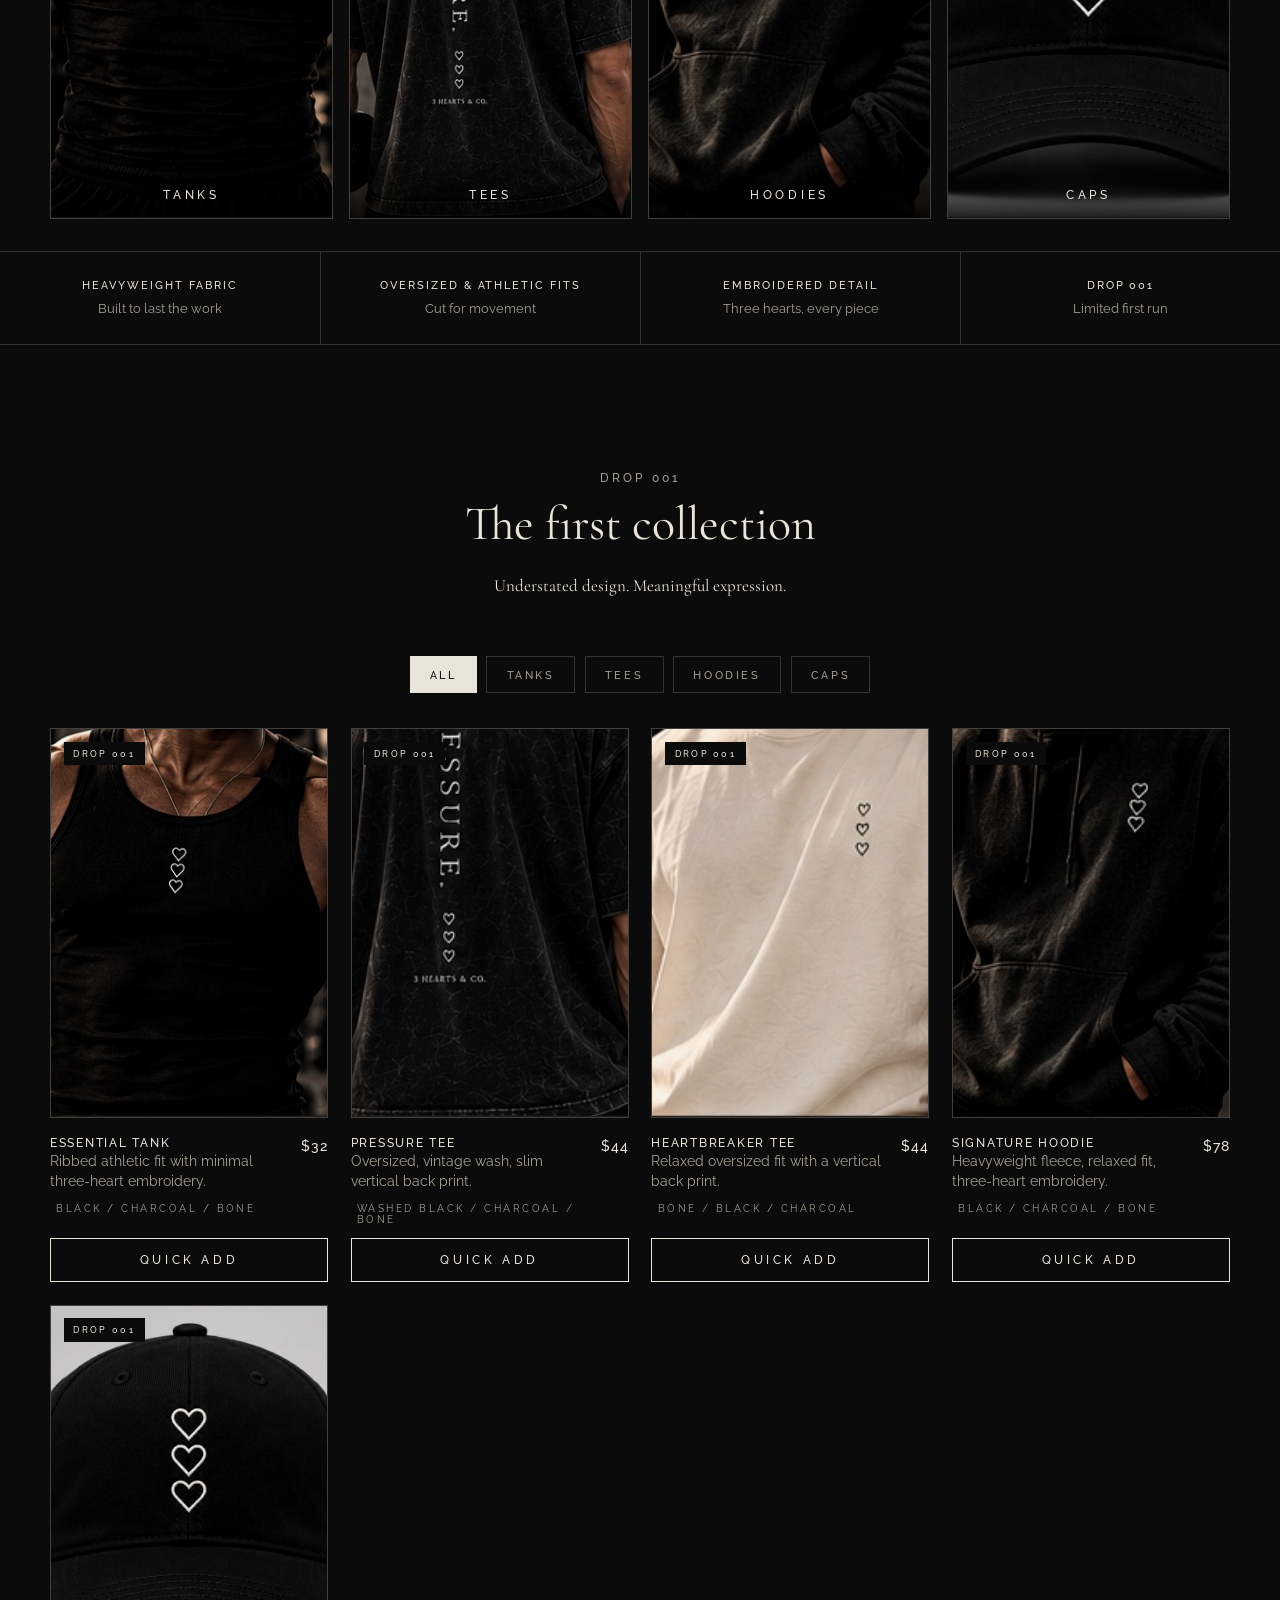
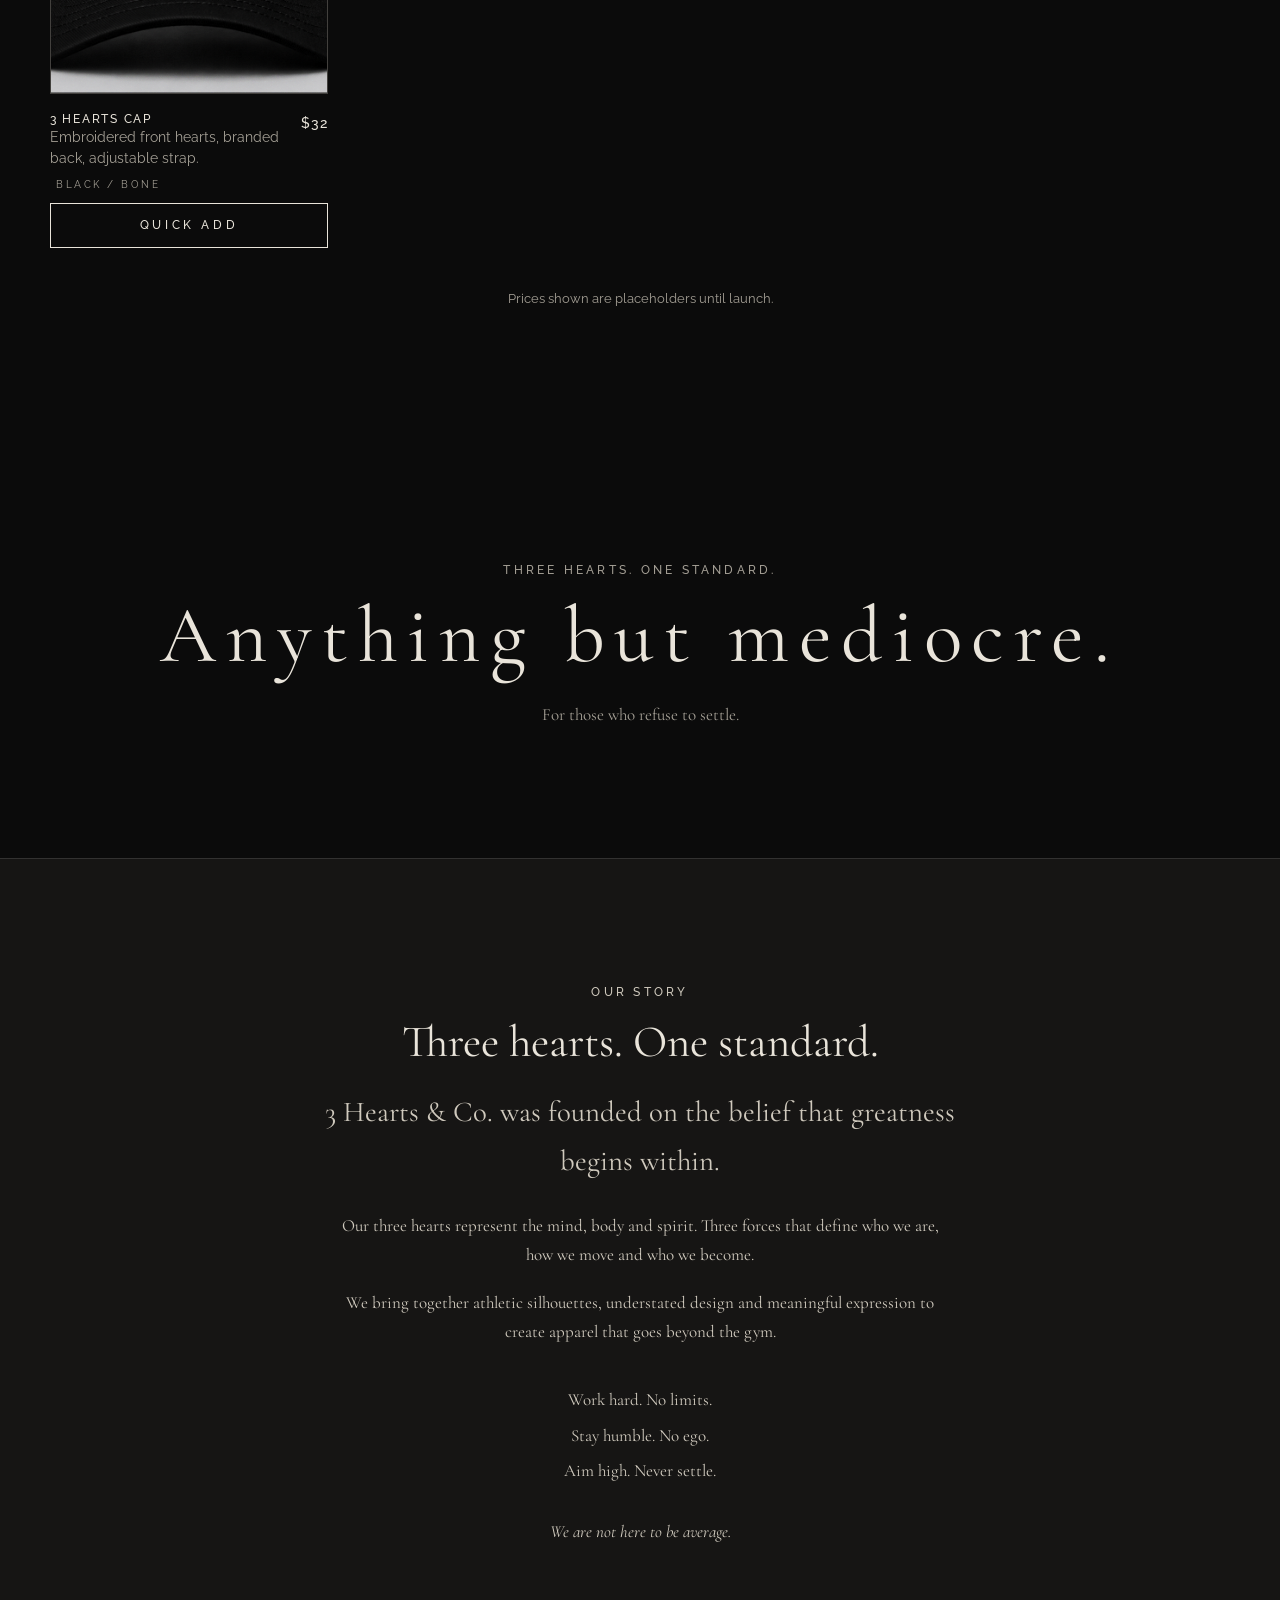
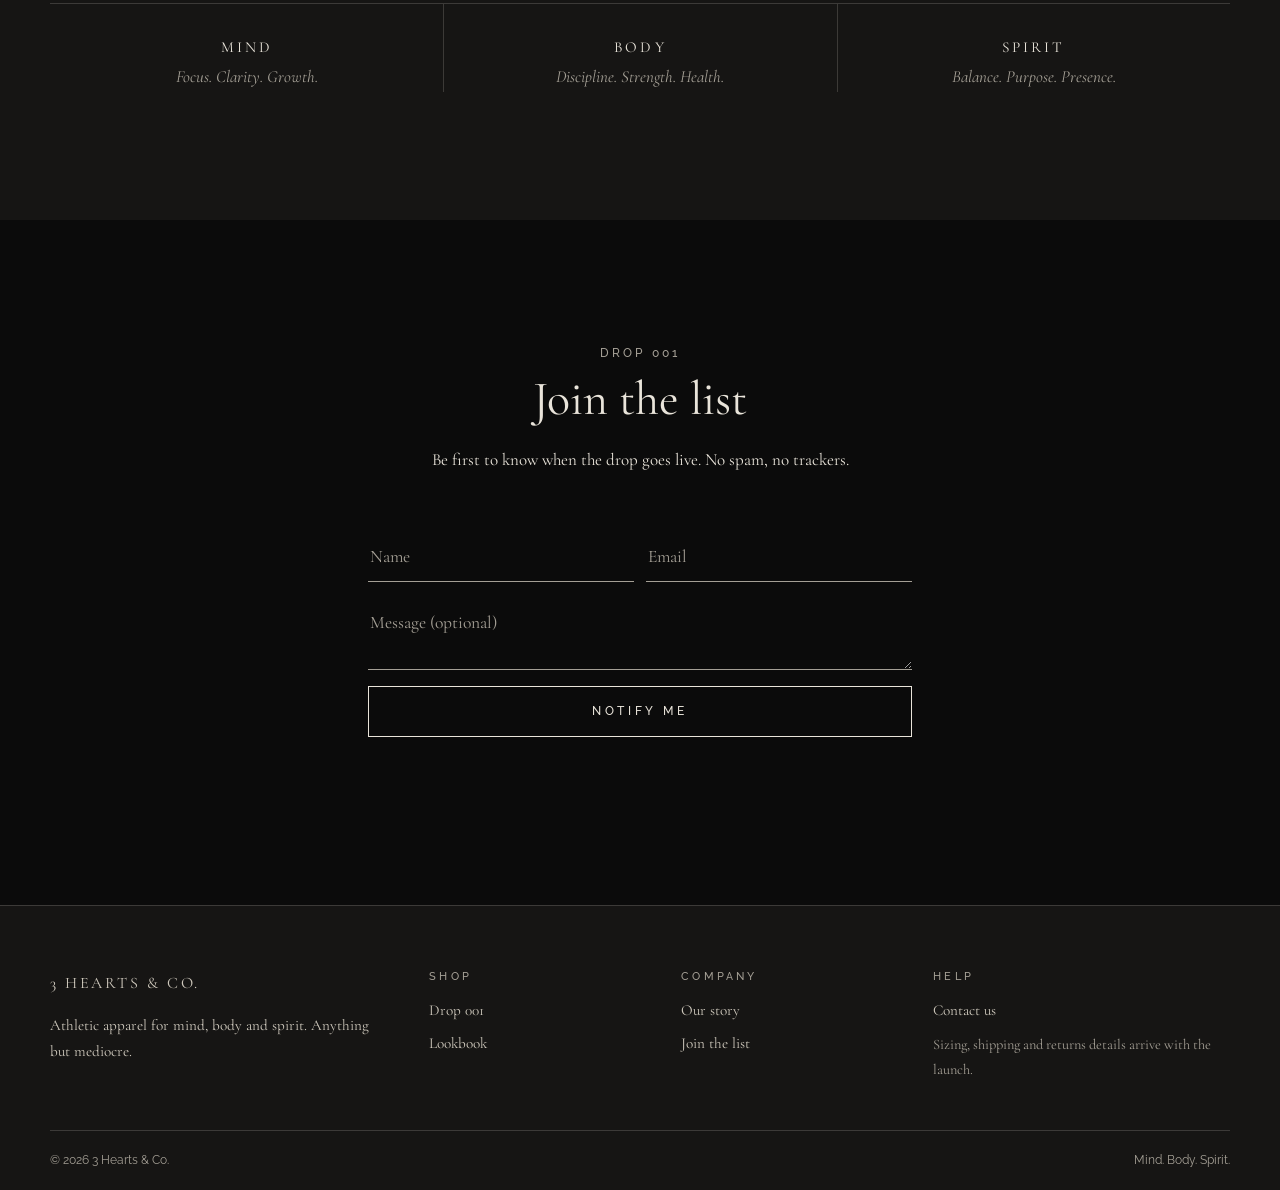
==== commit 214346df: "Crop photos to garments (no faces) Co-Authored-By: Claude Sonnet 5.5 <noreply@anthropic.com>" ====
--- a/index.html
+++ b/index.html
@@ -14,7 +14,7 @@
 
 <section class="cats" aria-label="Shop by category"><div class="wrap"><div class="head reveal"><p class="eyebrow">Shop by category</p><h2>Built for the work</h2></div><div class="tiles">
 <a href="#drop" data-cat="Tanks" class="tile"><img src="img/tank-front.jpg" alt="" loading="lazy" style="object-position:50% 80%"><span>Tanks</span></a>
-<a href="#drop" data-cat="Tees" class="tile"><img src="img/heartbreaker-front.jpg" alt="" loading="lazy" style="object-position:50% 85%"><span>Tees</span></a>
+<a href="#drop" data-cat="Tees" class="tile"><img class="t2" src="img/pressure-back.jpg" alt="" loading="lazy"><span>Tees</span></a>
 <a href="#drop" data-cat="Hoodies" class="tile"><img src="img/hoodie.jpg" alt="" loading="lazy" style="object-position:50% 85%"><span>Hoodies</span></a>
 <a href="#drop" data-cat="Caps" class="tile"><img src="img/cap-black-front.jpg" alt="" loading="lazy" style="transform:scale(1.15)"><span>Caps</span></a></div></div></section>
 <ul class="trust"><li><b>Heavyweight fabric</b>Built to last the work</li><li><b>Oversized &amp; athletic fits</b>Cut for movement</li><li><b>Embroidered detail</b>Three hearts, every piece</li><li><b>Drop 001</b>Limited first run</li></ul><section id="drop"><div class="wrap"><div class="head reveal"><p class="eyebrow">Drop 001</p><h2>The first collection</h2><p>Understated design. Meaningful expression.</p></div>
--- a/styles.css
+++ b/styles.css
@@ -234,3 +234,11 @@
 }
 .hero{align-items:stretch;justify-items:stretch}
 .hero-foot{width:100%}
+/* no faces: crop to torso/garment */
+.film img{aspect-ratio:1/1;object-fit:cover;object-position:50% 96%}
+.tile img{object-position:50% 100%!important;transform:scale(1.55);transform-origin:50% 100%}
+.tile:hover img{transform:scale(1.62)}
+.tile .capimg{transform:none!important}
+.card:hover .art img.ph1{transform:scale(calc(var(--z) + .05))}
+@media(max-width:700px){.film img{aspect-ratio:1/1}}
+.tile img.t2{transform:scale(1.2)}.tile:hover img.t2{transform:scale(1.27)}
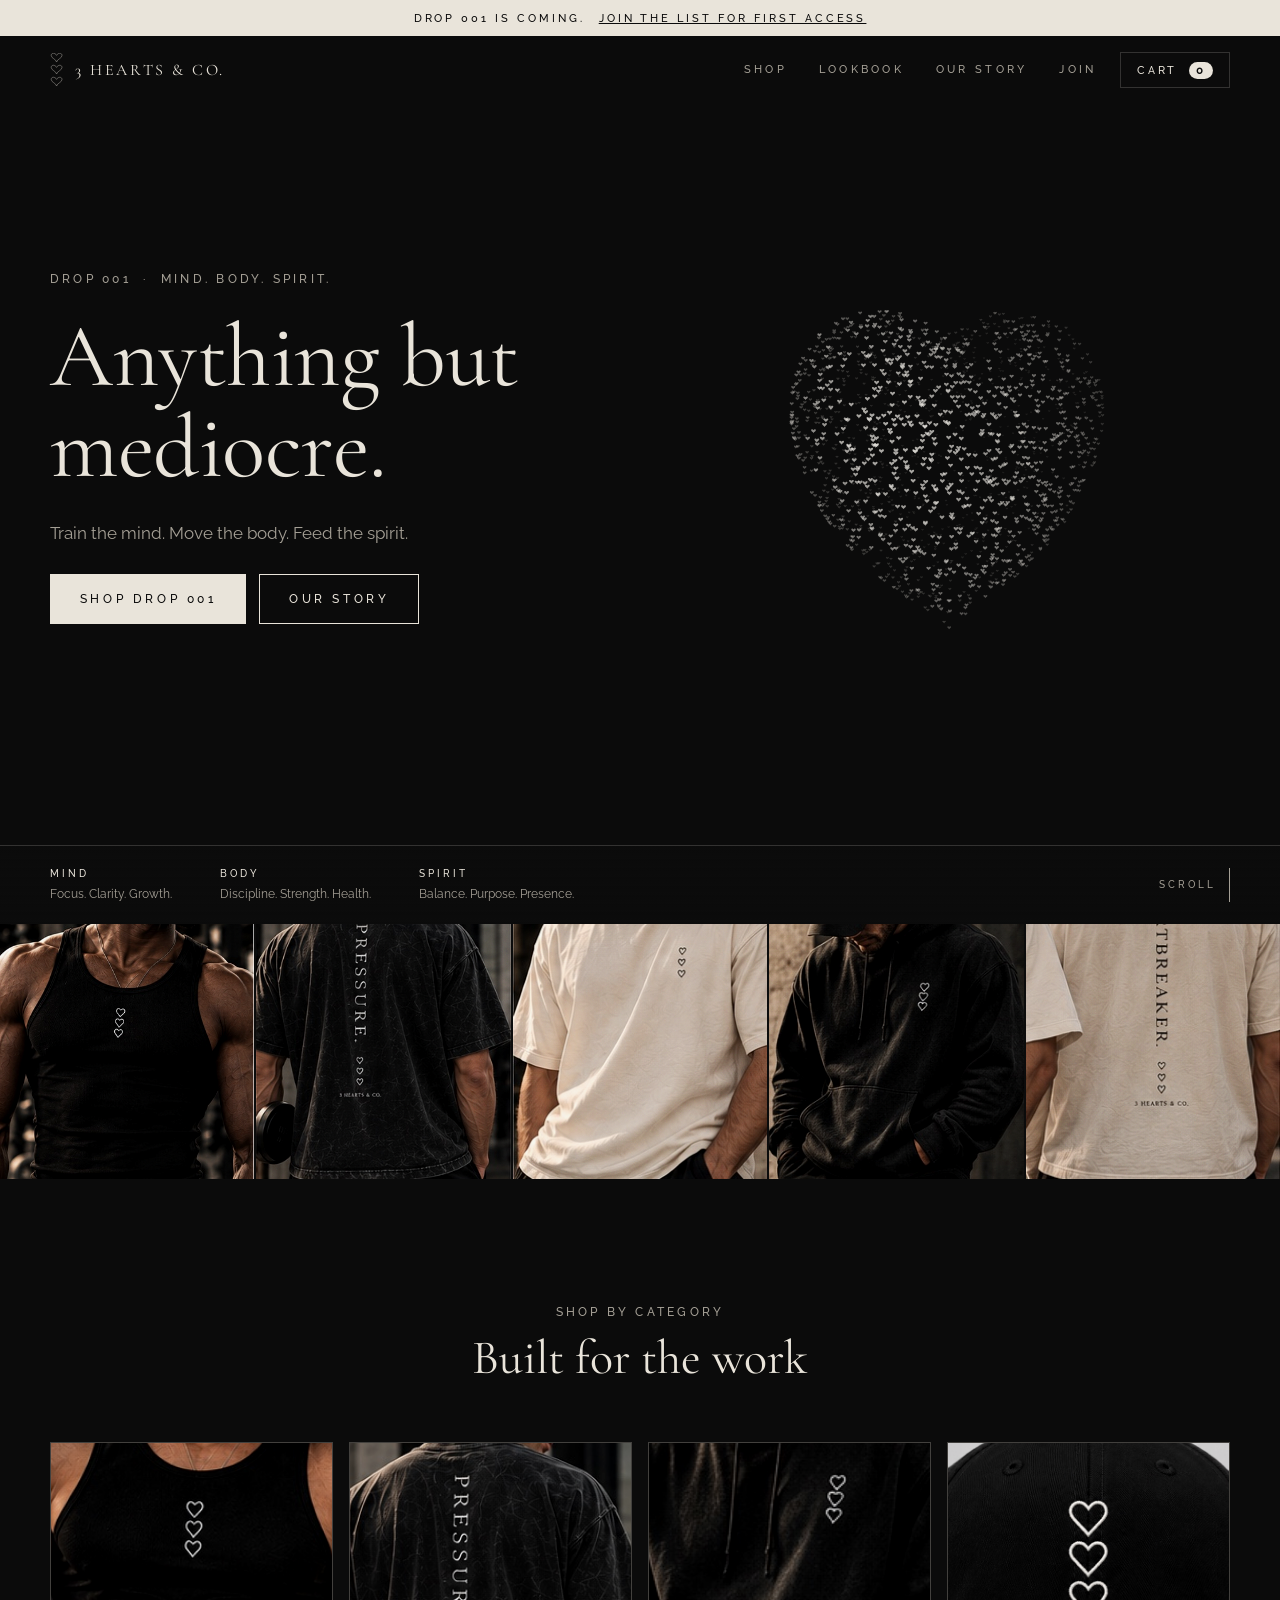
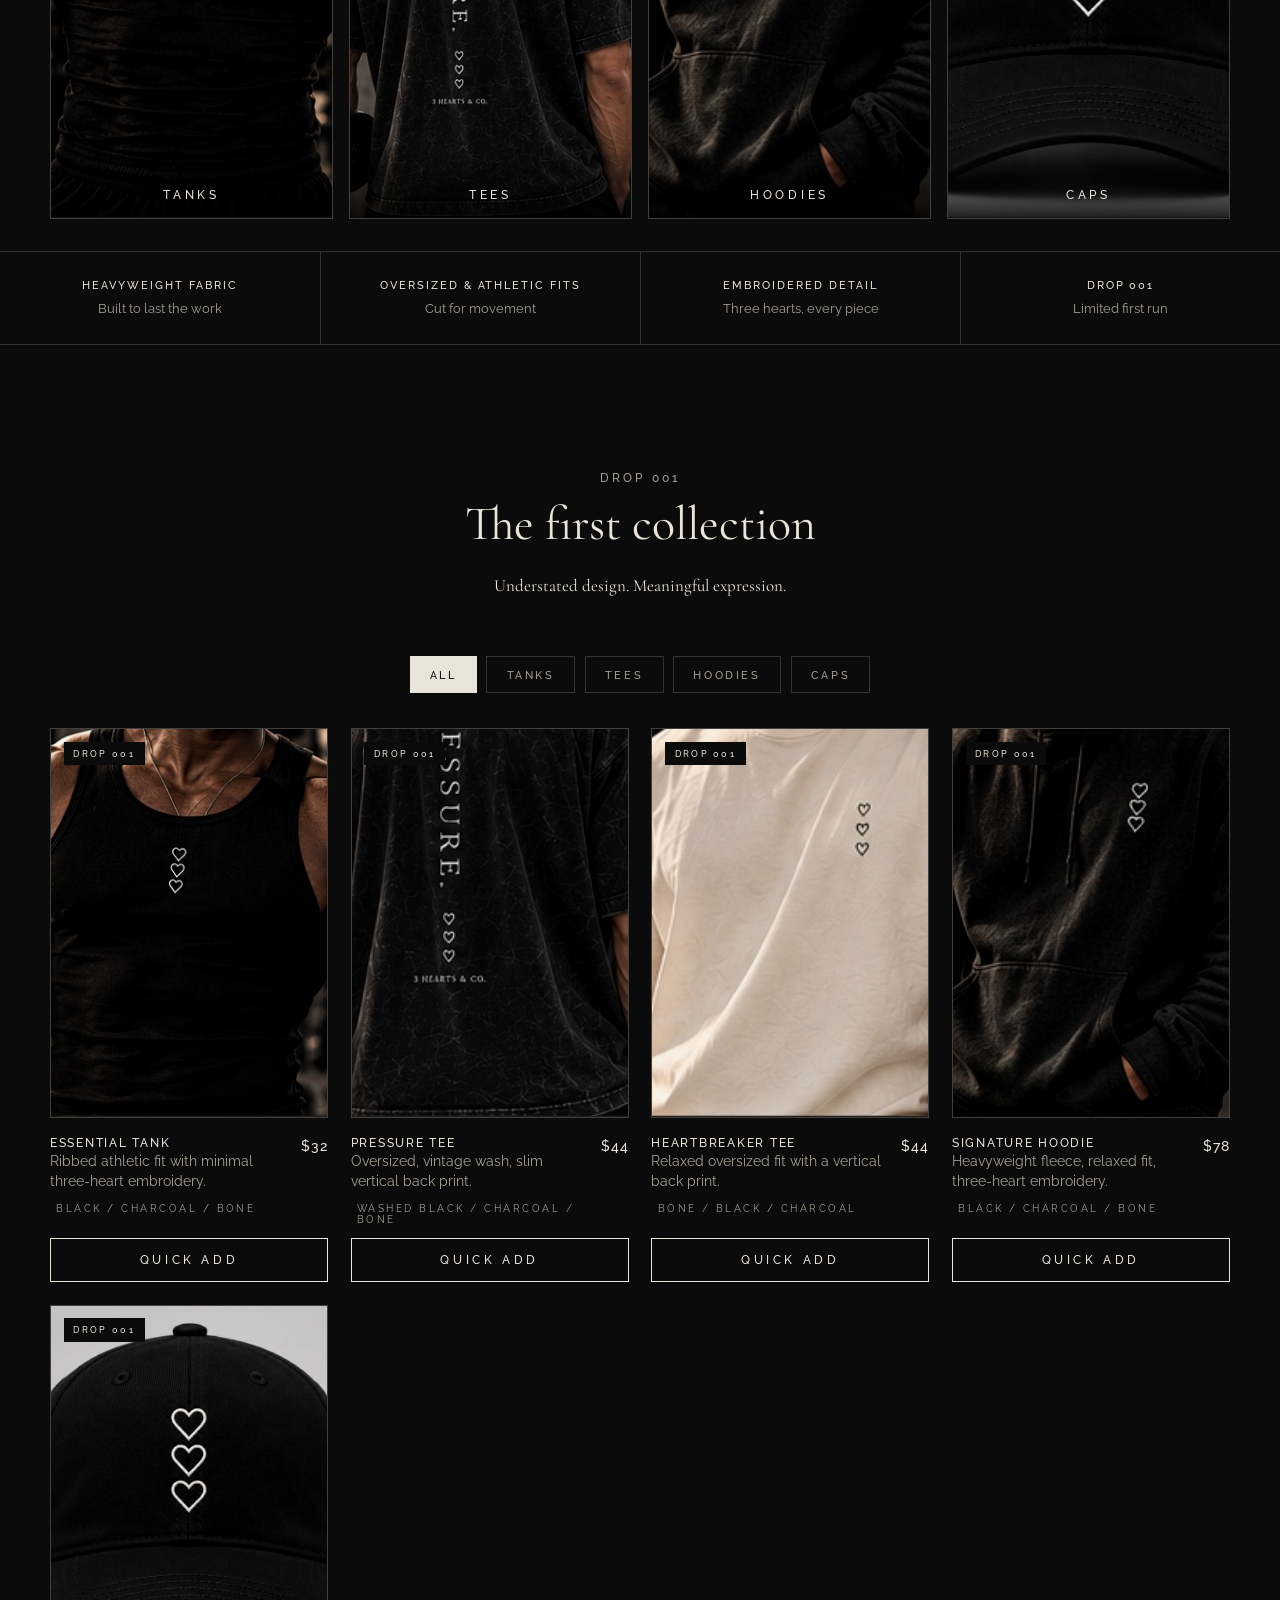
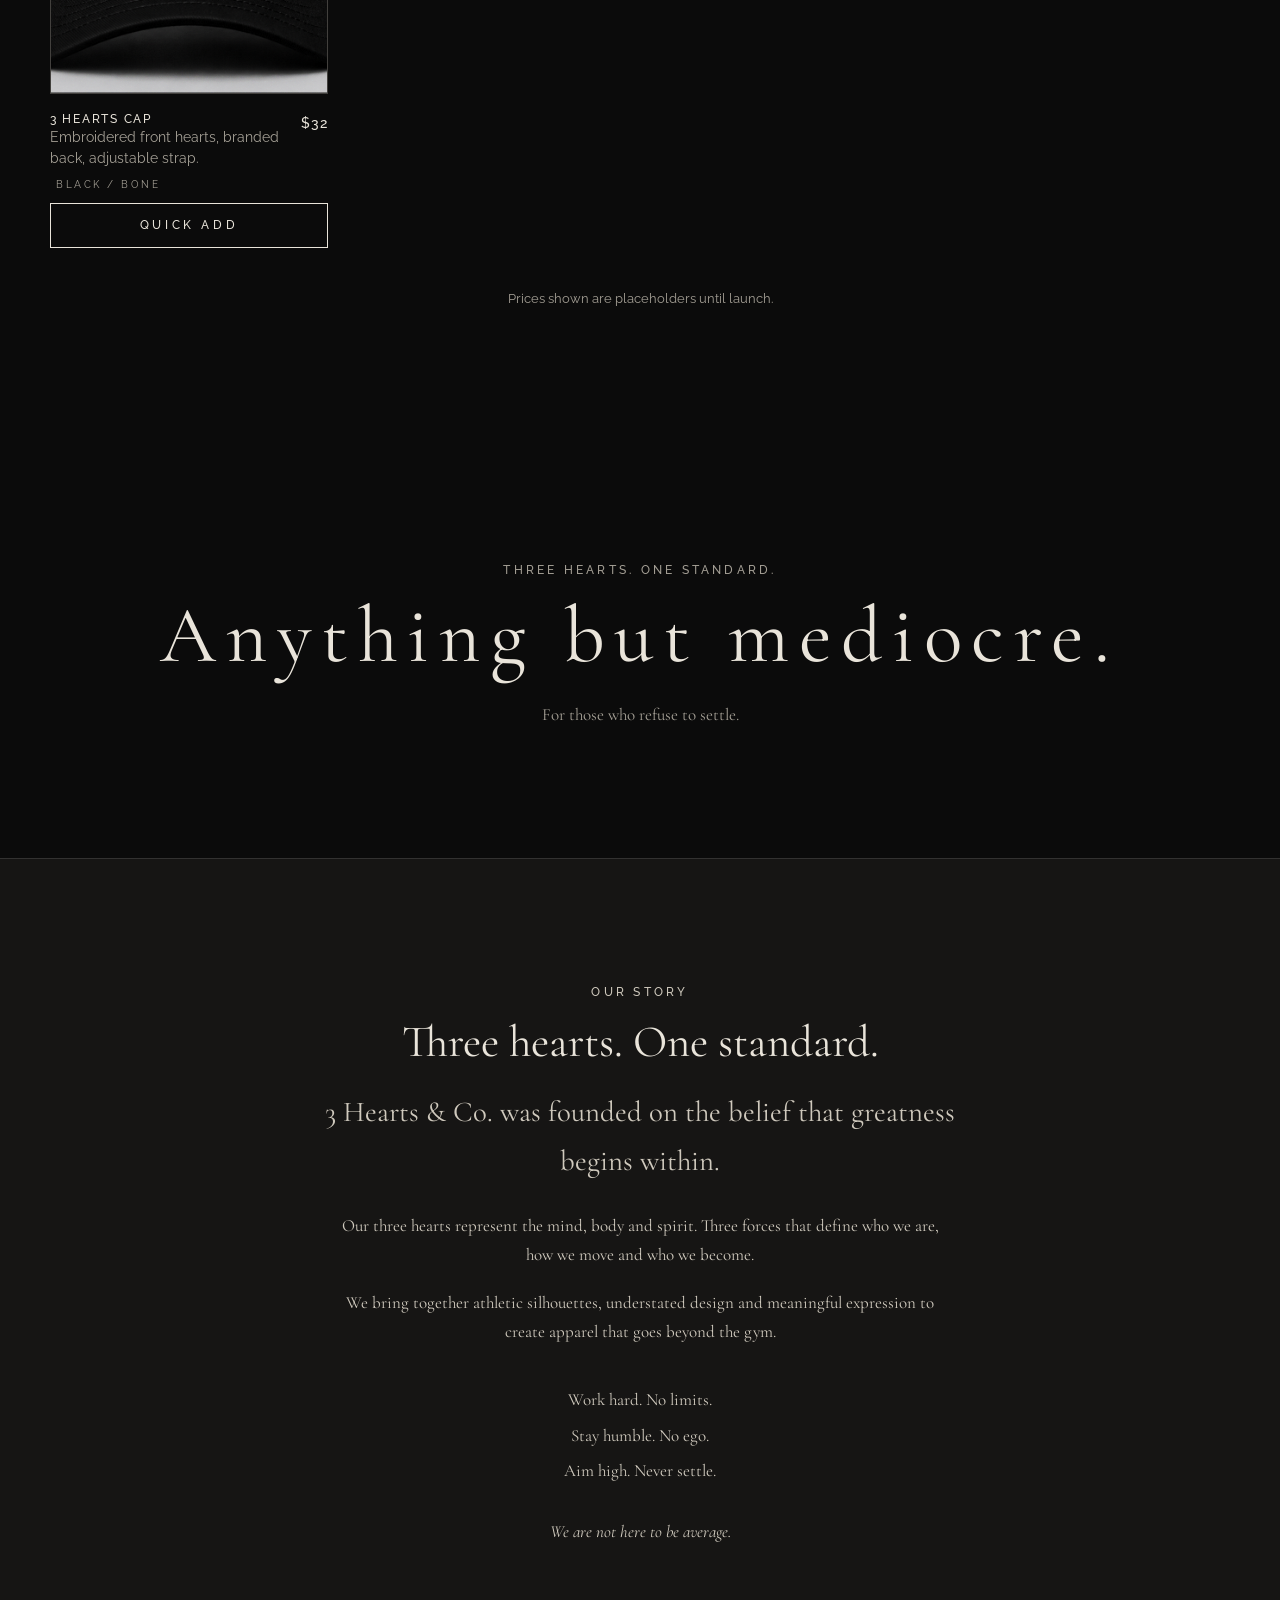
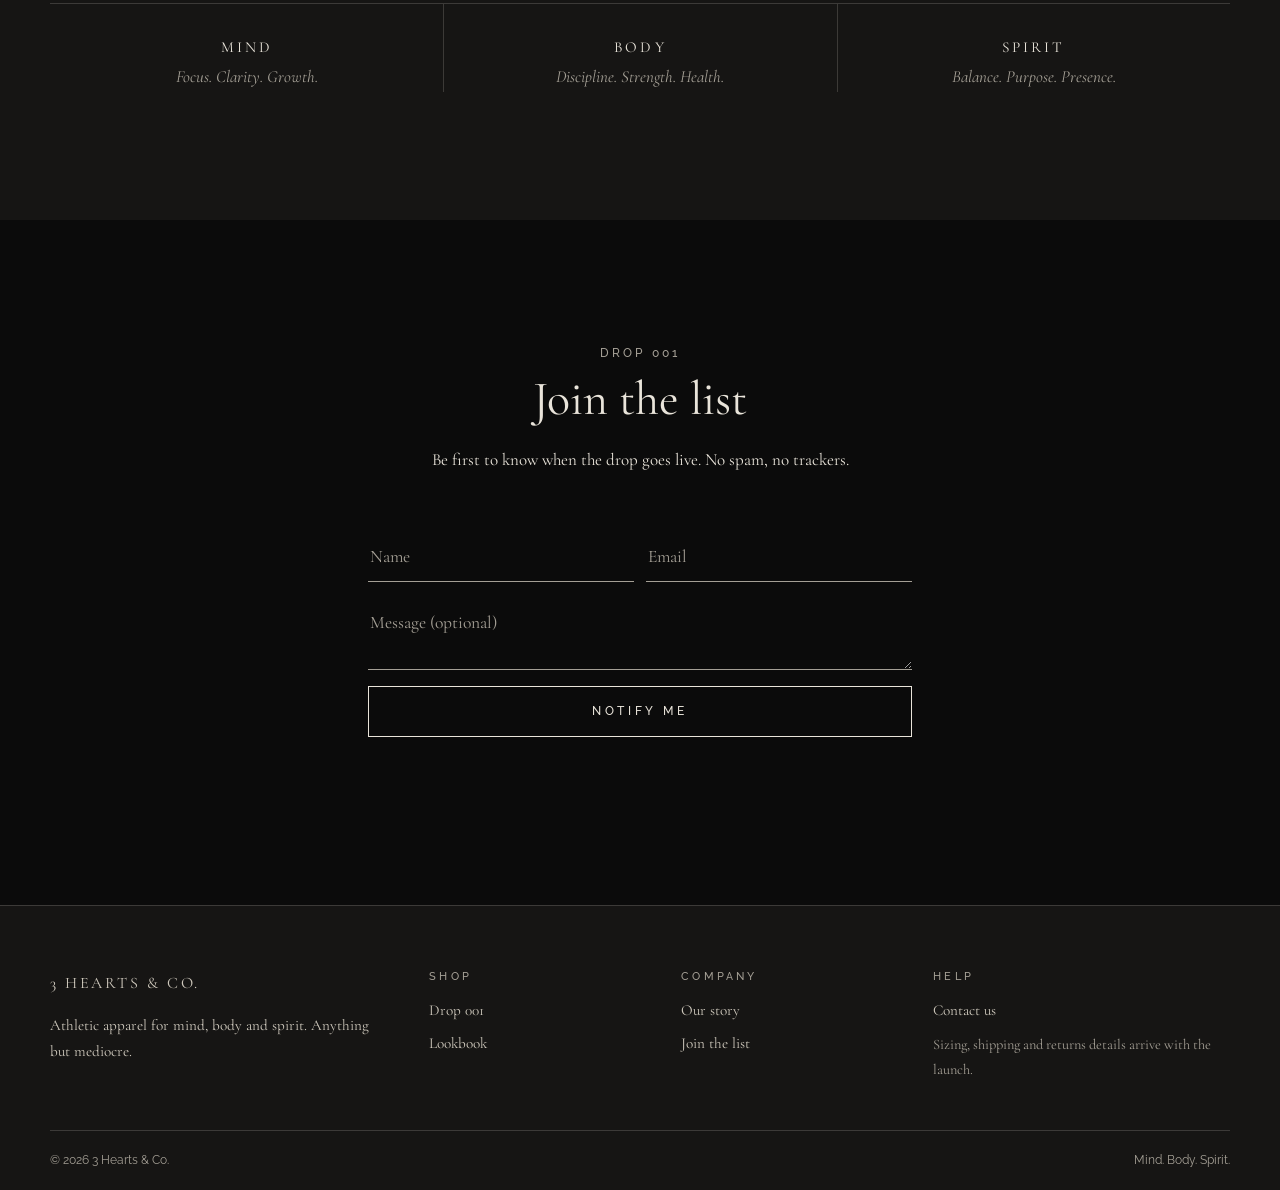
==== commit 68dfdf0c: "Hero: 3D heart made of tiny hearts Co-Authored-By: Claude Sonnet 5.5 <noreply@anthropic.com>" ====
--- a/index.html
+++ b/index.html
@@ -10,7 +10,7 @@
 <div class="announce">Drop 001 is coming. <a href="#join">Join the list for first access</a></div><header><div class="wrap bar"><a class="logo" href="#top" aria-label="3 Hearts &amp; Co. home"><svg viewBox="0 0 14 34" width="14" height="34" aria-hidden="true" fill="none" stroke="#e9e4da" stroke-width="1.2"><path transform="translate(0,0) scale(.3)" d="M22 30C20 20 4 18 4 8 4-1 17-2 22 8 27-2 40-1 40 8c0 10-16 12-18 22z"/><path transform="translate(0,12) scale(.3)" d="M22 30C20 20 4 18 4 8 4-1 17-2 22 8 27-2 40-1 40 8c0 10-16 12-18 22z"/><path transform="translate(0,24) scale(.3)" d="M22 30C20 20 4 18 4 8 4-1 17-2 22 8 27-2 40-1 40 8c0 10-16 12-18 22z"/></svg>3 Hearts &amp; Co.</a>
 <button class="cartbtn" aria-label="Open cart">Cart <b id="cc">0</b></button><button class="menu" aria-expanded="false" aria-controls="nav">Menu</button>
 <nav id="nav"><a href="#drop">Shop</a><a href="#look">Lookbook</a><a href="#story">Our story</a><a href="#join">Join</a></nav></div></header>
-<main id="main"><section class="hero" id="top"><div class="wrap hero-grid"><div class="hero-copy"><p class="eyebrow">Drop 001 &nbsp;·&nbsp; Mind. Body. Spirit.</p><h1>Anything but<br>mediocre.</h1><p class="sub">Train the mind. Move the body. Feed the spirit.</p><div class="cta"><a class="btn solid" href="#drop">Shop Drop 001</a><a class="btn" href="#story">Our story</a></div></div><div class="hero-art"><canvas id="fx" role="img" aria-label="A rotating globe made of tiny hearts. Drag to spin it."></canvas></div></div><div class="hero-foot"><div class="wrap"><ul><li><b>Mind</b>Focus. Clarity. Growth.</li><li><b>Body</b>Discipline. Strength. Health.</li><li><b>Spirit</b>Balance. Purpose. Presence.</li></ul><a class="scroll" href="#drop" aria-label="Scroll to shop">Scroll</a></div></div></section><div class="film" aria-label="Drop 001 lookbook"><img src="img/tank-black-model.jpg" alt="" loading="lazy"><img src="img/pressure-back.jpg" alt="" loading="lazy"><img src="img/heartbreaker-front.jpg" alt="" loading="lazy"><img src="img/hoodie.jpg" alt="" loading="lazy"><img src="img/heartbreaker-back.jpg" alt="" loading="lazy"></div>
+<main id="main"><section class="hero" id="top"><div class="wrap hero-grid"><div class="hero-copy"><p class="eyebrow">Drop 001 &nbsp;·&nbsp; Mind. Body. Spirit.</p><h1>Anything but<br>mediocre.</h1><p class="sub">Train the mind. Move the body. Feed the spirit.</p><div class="cta"><a class="btn solid" href="#drop">Shop Drop 001</a><a class="btn" href="#story">Our story</a></div></div><div class="hero-art"><canvas id="fx" role="img" aria-label="A turning heart built from tiny hearts. Drag to spin it."></canvas></div></div><div class="hero-foot"><div class="wrap"><ul><li><b>Mind</b>Focus. Clarity. Growth.</li><li><b>Body</b>Discipline. Strength. Health.</li><li><b>Spirit</b>Balance. Purpose. Presence.</li></ul><a class="scroll" href="#drop" aria-label="Scroll to shop">Scroll</a></div></div></section><div class="film" aria-label="Drop 001 lookbook"><img src="img/tank-black-model.jpg" alt="" loading="lazy"><img src="img/pressure-back.jpg" alt="" loading="lazy"><img src="img/heartbreaker-front.jpg" alt="" loading="lazy"><img src="img/hoodie.jpg" alt="" loading="lazy"><img src="img/heartbreaker-back.jpg" alt="" loading="lazy"></div>
 
 <section class="cats" aria-label="Shop by category"><div class="wrap"><div class="head reveal"><p class="eyebrow">Shop by category</p><h2>Built for the work</h2></div><div class="tiles">
 <a href="#drop" data-cat="Tanks" class="tile"><img src="img/tank-front.jpg" alt="" loading="lazy" style="object-position:50% 80%"><span>Tanks</span></a>
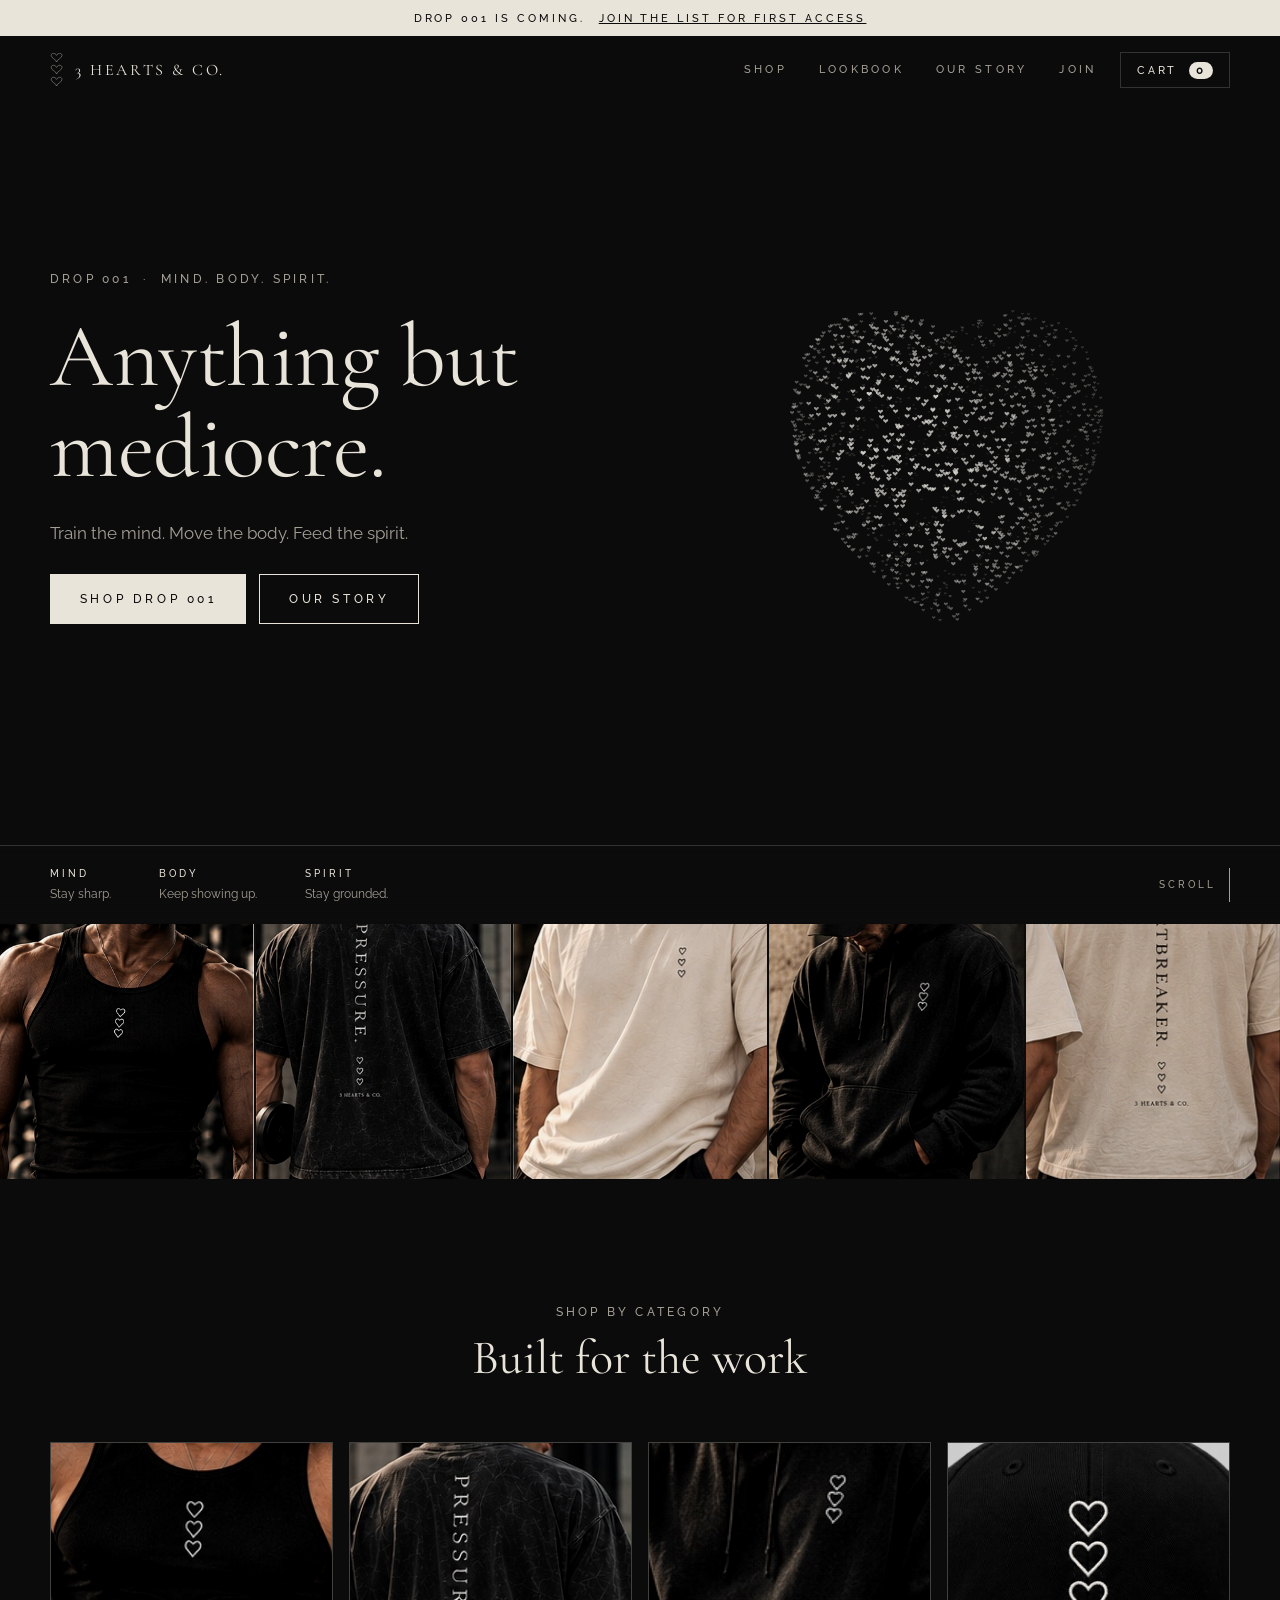
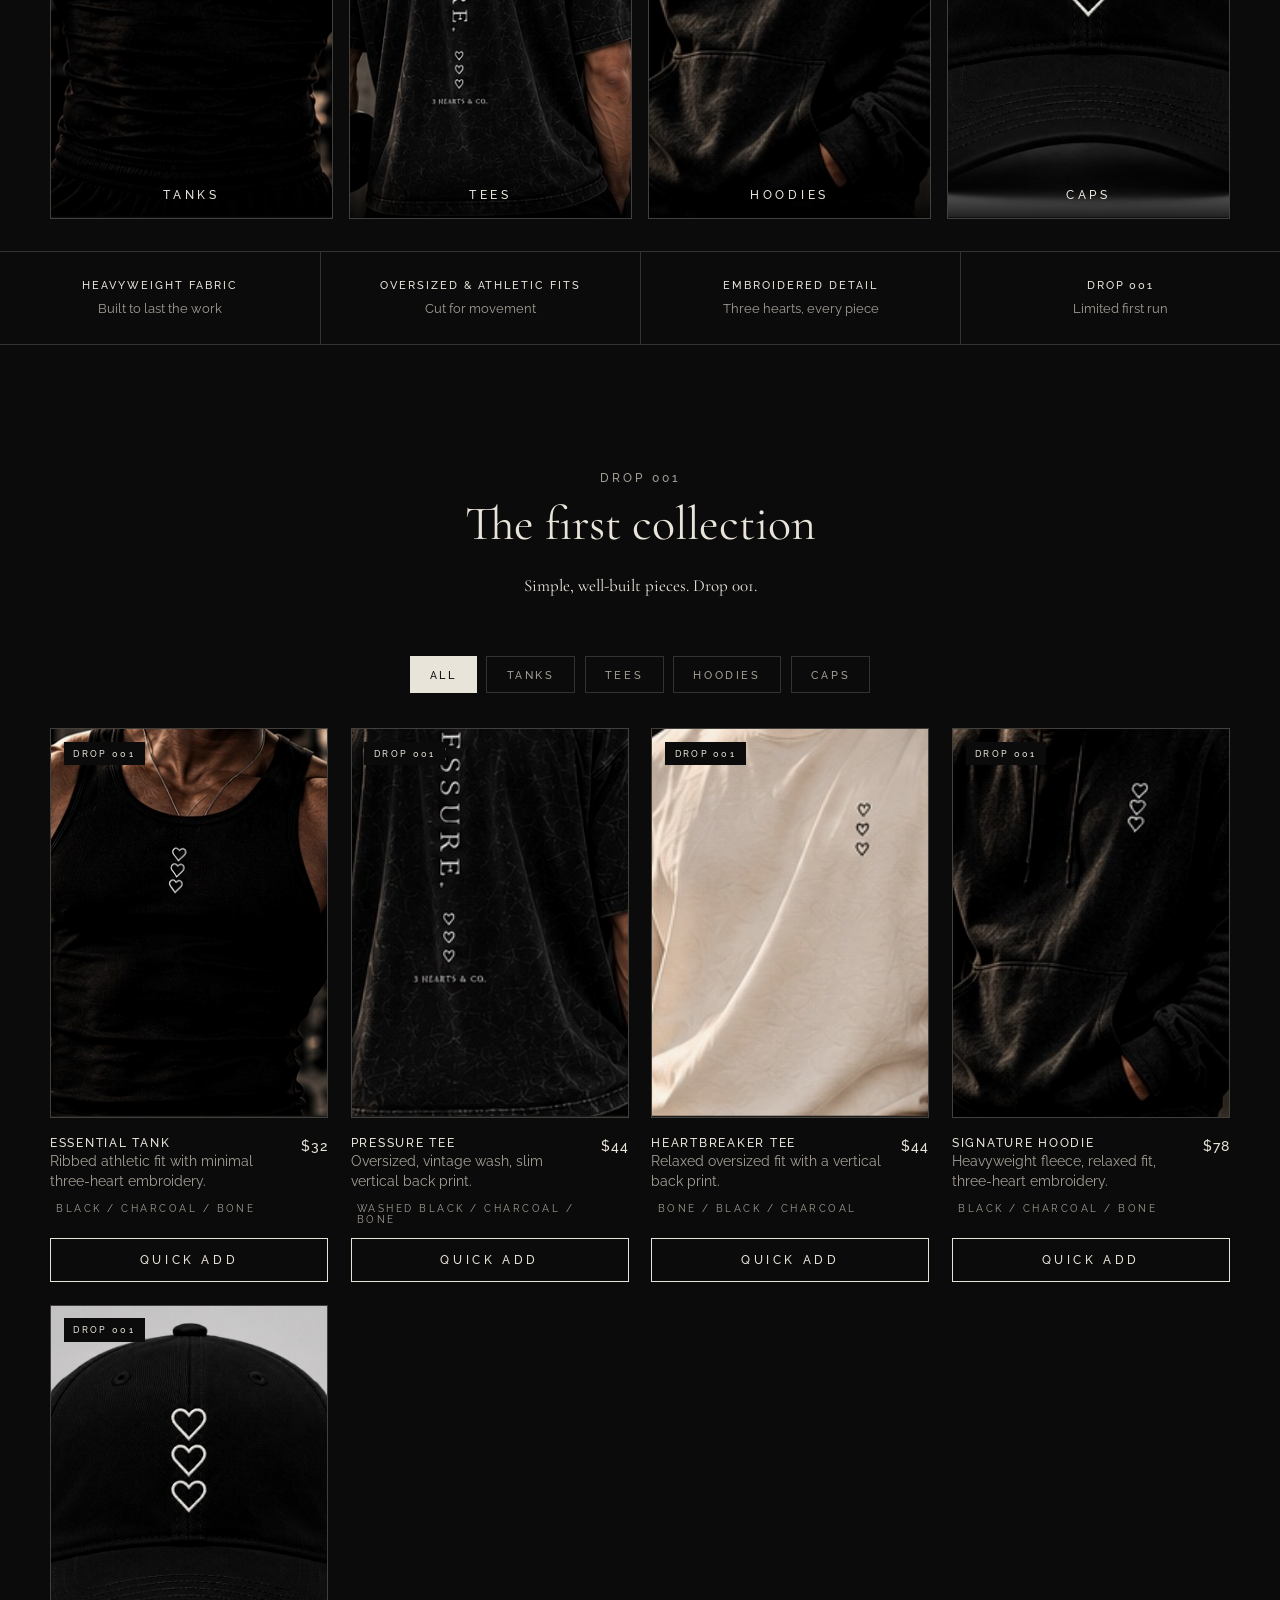
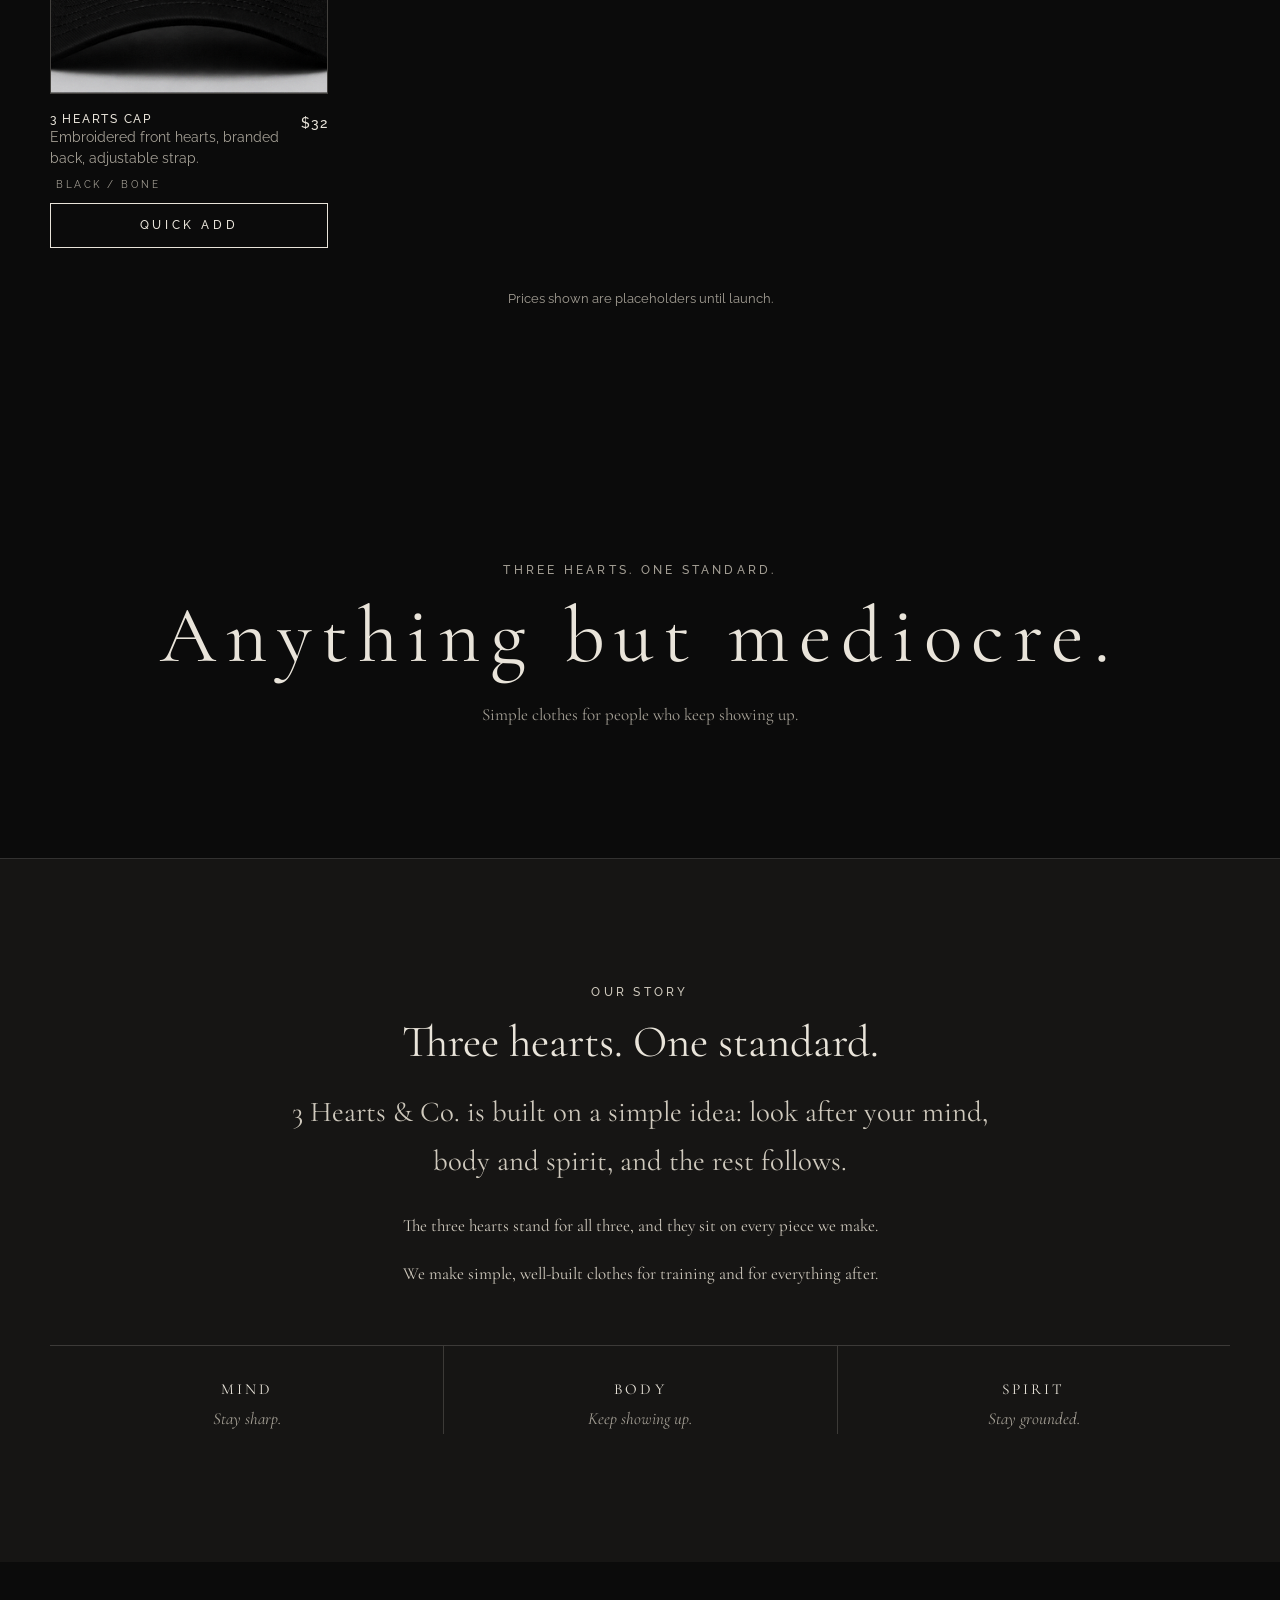
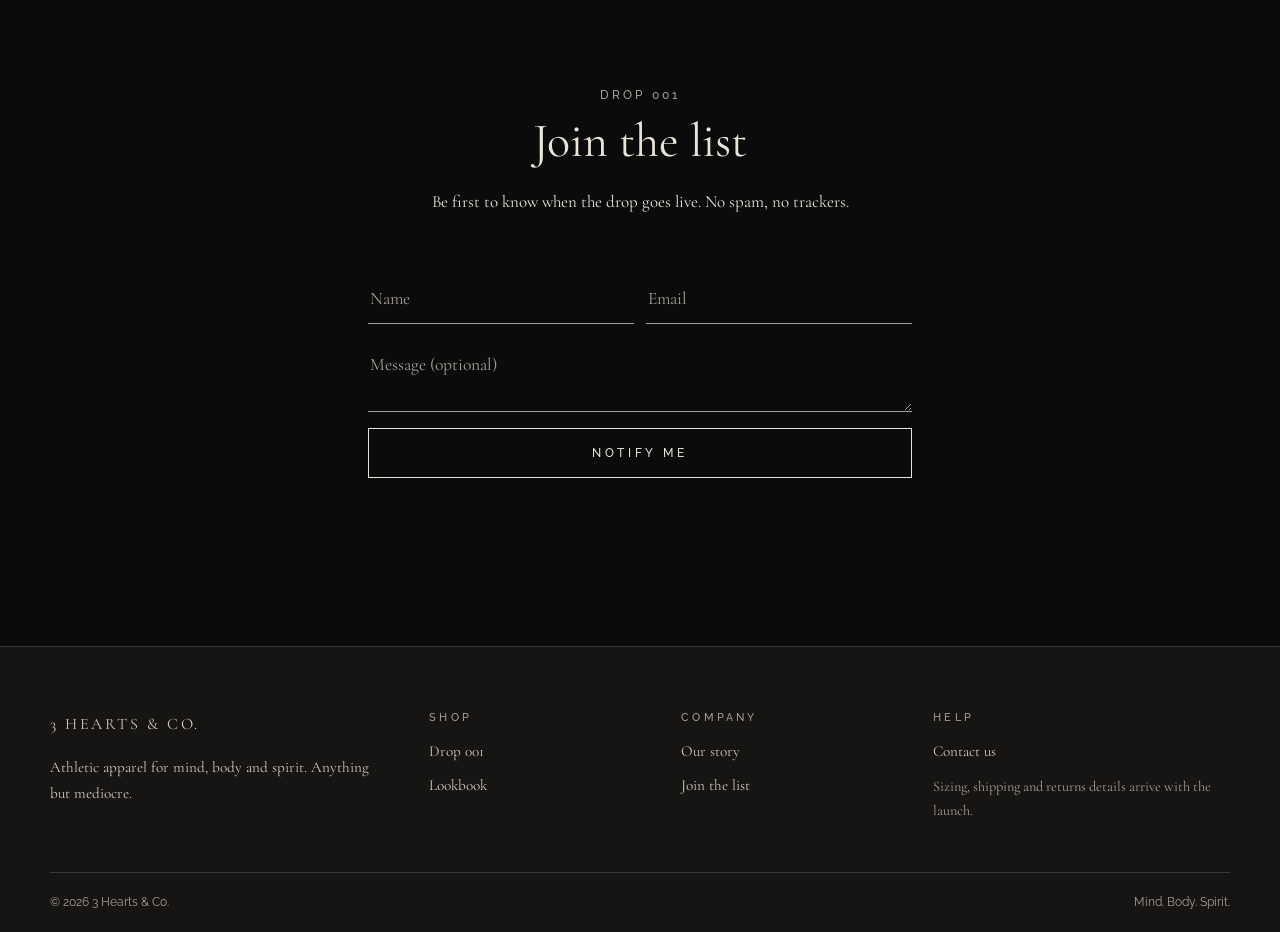
==== commit 55521fa3: "Calmer story copy Co-Authored-By: Claude Sonnet 5.5 <noreply@anthropic.com>" ====
--- a/index.html
+++ b/index.html
@@ -10,23 +10,22 @@
 <div class="announce">Drop 001 is coming. <a href="#join">Join the list for first access</a></div><header><div class="wrap bar"><a class="logo" href="#top" aria-label="3 Hearts &amp; Co. home"><svg viewBox="0 0 14 34" width="14" height="34" aria-hidden="true" fill="none" stroke="#e9e4da" stroke-width="1.2"><path transform="translate(0,0) scale(.3)" d="M22 30C20 20 4 18 4 8 4-1 17-2 22 8 27-2 40-1 40 8c0 10-16 12-18 22z"/><path transform="translate(0,12) scale(.3)" d="M22 30C20 20 4 18 4 8 4-1 17-2 22 8 27-2 40-1 40 8c0 10-16 12-18 22z"/><path transform="translate(0,24) scale(.3)" d="M22 30C20 20 4 18 4 8 4-1 17-2 22 8 27-2 40-1 40 8c0 10-16 12-18 22z"/></svg>3 Hearts &amp; Co.</a>
 <button class="cartbtn" aria-label="Open cart">Cart <b id="cc">0</b></button><button class="menu" aria-expanded="false" aria-controls="nav">Menu</button>
 <nav id="nav"><a href="#drop">Shop</a><a href="#look">Lookbook</a><a href="#story">Our story</a><a href="#join">Join</a></nav></div></header>
-<main id="main"><section class="hero" id="top"><div class="wrap hero-grid"><div class="hero-copy"><p class="eyebrow">Drop 001 &nbsp;·&nbsp; Mind. Body. Spirit.</p><h1>Anything but<br>mediocre.</h1><p class="sub">Train the mind. Move the body. Feed the spirit.</p><div class="cta"><a class="btn solid" href="#drop">Shop Drop 001</a><a class="btn" href="#story">Our story</a></div></div><div class="hero-art"><canvas id="fx" role="img" aria-label="A turning heart built from tiny hearts. Drag to spin it."></canvas></div></div><div class="hero-foot"><div class="wrap"><ul><li><b>Mind</b>Focus. Clarity. Growth.</li><li><b>Body</b>Discipline. Strength. Health.</li><li><b>Spirit</b>Balance. Purpose. Presence.</li></ul><a class="scroll" href="#drop" aria-label="Scroll to shop">Scroll</a></div></div></section><div class="film" aria-label="Drop 001 lookbook"><img src="img/tank-black-model.jpg" alt="" loading="lazy"><img src="img/pressure-back.jpg" alt="" loading="lazy"><img src="img/heartbreaker-front.jpg" alt="" loading="lazy"><img src="img/hoodie.jpg" alt="" loading="lazy"><img src="img/heartbreaker-back.jpg" alt="" loading="lazy"></div>
+<main id="main"><section class="hero" id="top"><div class="wrap hero-grid"><div class="hero-copy"><p class="eyebrow">Drop 001 &nbsp;·&nbsp; Mind. Body. Spirit.</p><h1>Anything but<br>mediocre.</h1><p class="sub">Train the mind. Move the body. Feed the spirit.</p><div class="cta"><a class="btn solid" href="#drop">Shop Drop 001</a><a class="btn" href="#story">Our story</a></div></div><div class="hero-art"><canvas id="fx" role="img" aria-label="A turning heart built from tiny hearts. Drag to spin it."></canvas></div></div><div class="hero-foot"><div class="wrap"><ul><li><b>Mind</b>Stay sharp.</li><li><b>Body</b>Keep showing up.</li><li><b>Spirit</b>Stay grounded.</li></ul><a class="scroll" href="#drop" aria-label="Scroll to shop">Scroll</a></div></div></section><div class="film" aria-label="Drop 001 lookbook"><img src="img/tank-black-model.jpg" alt="" loading="lazy"><img src="img/pressure-back.jpg" alt="" loading="lazy"><img src="img/heartbreaker-front.jpg" alt="" loading="lazy"><img src="img/hoodie.jpg" alt="" loading="lazy"><img src="img/heartbreaker-back.jpg" alt="" loading="lazy"></div>
 
 <section class="cats" aria-label="Shop by category"><div class="wrap"><div class="head reveal"><p class="eyebrow">Shop by category</p><h2>Built for the work</h2></div><div class="tiles">
 <a href="#drop" data-cat="Tanks" class="tile"><img src="img/tank-front.jpg" alt="" loading="lazy" style="object-position:50% 80%"><span>Tanks</span></a>
 <a href="#drop" data-cat="Tees" class="tile"><img class="t2" src="img/pressure-back.jpg" alt="" loading="lazy"><span>Tees</span></a>
 <a href="#drop" data-cat="Hoodies" class="tile"><img src="img/hoodie.jpg" alt="" loading="lazy" style="object-position:50% 85%"><span>Hoodies</span></a>
 <a href="#drop" data-cat="Caps" class="tile"><img src="img/cap-black-front.jpg" alt="" loading="lazy" style="transform:scale(1.15)"><span>Caps</span></a></div></div></section>
-<ul class="trust"><li><b>Heavyweight fabric</b>Built to last the work</li><li><b>Oversized &amp; athletic fits</b>Cut for movement</li><li><b>Embroidered detail</b>Three hearts, every piece</li><li><b>Drop 001</b>Limited first run</li></ul><section id="drop"><div class="wrap"><div class="head reveal"><p class="eyebrow">Drop 001</p><h2>The first collection</h2><p>Understated design. Meaningful expression.</p></div>
+<ul class="trust"><li><b>Heavyweight fabric</b>Built to last the work</li><li><b>Oversized &amp; athletic fits</b>Cut for movement</li><li><b>Embroidered detail</b>Three hearts, every piece</li><li><b>Drop 001</b>Limited first run</li></ul><section id="drop"><div class="wrap"><div class="head reveal"><p class="eyebrow">Drop 001</p><h2>The first collection</h2><p>Simple, well-built pieces. Drop 001.</p></div>
 <div class="filters" role="group" aria-label="Filter products"></div><div class="grid" id="grid"></div><p class="note">Prices shown are placeholders until launch.</p></div></section>
-<section class="statement" id="look"><div class="wrap reveal"><p class="eyebrow">Three hearts. One standard.</p><h2>Anything but mediocre.</h2><p style="color:var(--mute)">For those who refuse to settle.</p></div></section>
+<section class="statement" id="look"><div class="wrap reveal"><p class="eyebrow">Three hearts. One standard.</p><h2>Anything but mediocre.</h2><p style="color:var(--mute)">Simple clothes for people who keep showing up.</p></div></section>
 <section class="story" id="story"><div class="wrap"><div class="reveal"><p class="eyebrow">Our story</p><h2>Three hearts. One standard.</h2>
-<p class="lead">3 Hearts &amp; Co. was founded on the belief that greatness begins within.</p>
-<p>Our three hearts represent the mind, body and spirit. Three forces that define who we are, how we move and who we become.</p>
-<p>We bring together athletic silhouettes, understated design and meaningful expression to create apparel that goes beyond the gym.</p>
-<div class="credo"><span>Work hard. No limits.</span><span>Stay humble. No ego.</span><span>Aim high. Never settle.</span></div>
-<p style="margin-top:2rem"><em>We are not here to be average.</em></p></div>
-<div class="pillars reveal"><div><h3>Mind</h3><em>Focus. Clarity. Growth.</em></div><div><h3>Body</h3><em>Discipline. Strength. Health.</em></div><div><h3>Spirit</h3><em>Balance. Purpose. Presence.</em></div></div></div></section>
+<p class="lead">3 Hearts &amp; Co. is built on a simple idea: look after your mind, body and spirit, and the rest follows.</p>
+<p>The three hearts stand for all three, and they sit on every piece we make.</p>
+<p>We make simple, well-built clothes for training and for everything after.</p>
+</div>
+<div class="pillars reveal"><div><h3>Mind</h3><em>Stay sharp.</em></div><div><h3>Body</h3><em>Keep showing up.</em></div><div><h3>Spirit</h3><em>Stay grounded.</em></div></div></div></section>
 <section id="join"><div class="wrap"><div class="head reveal"><p class="eyebrow">Drop 001</p><h2>Join the list</h2><p>Be first to know when the drop goes live. No spam, no trackers.</p></div>
 <form id="signup" class="reveal"><input type="hidden" name="access_key" value="YOUR_WEB3FORMS_KEY"><input type="hidden" name="subject" value="3 Hearts &amp; Co. — new signup"><input class="hp" type="checkbox" name="botcheck" tabindex="-1" aria-hidden="true">
 <div class="row"><input name="name" placeholder="Name" aria-label="Name" autocomplete="name"><input name="email" type="email" required placeholder="Email" aria-label="Email" autocomplete="email"></div>
